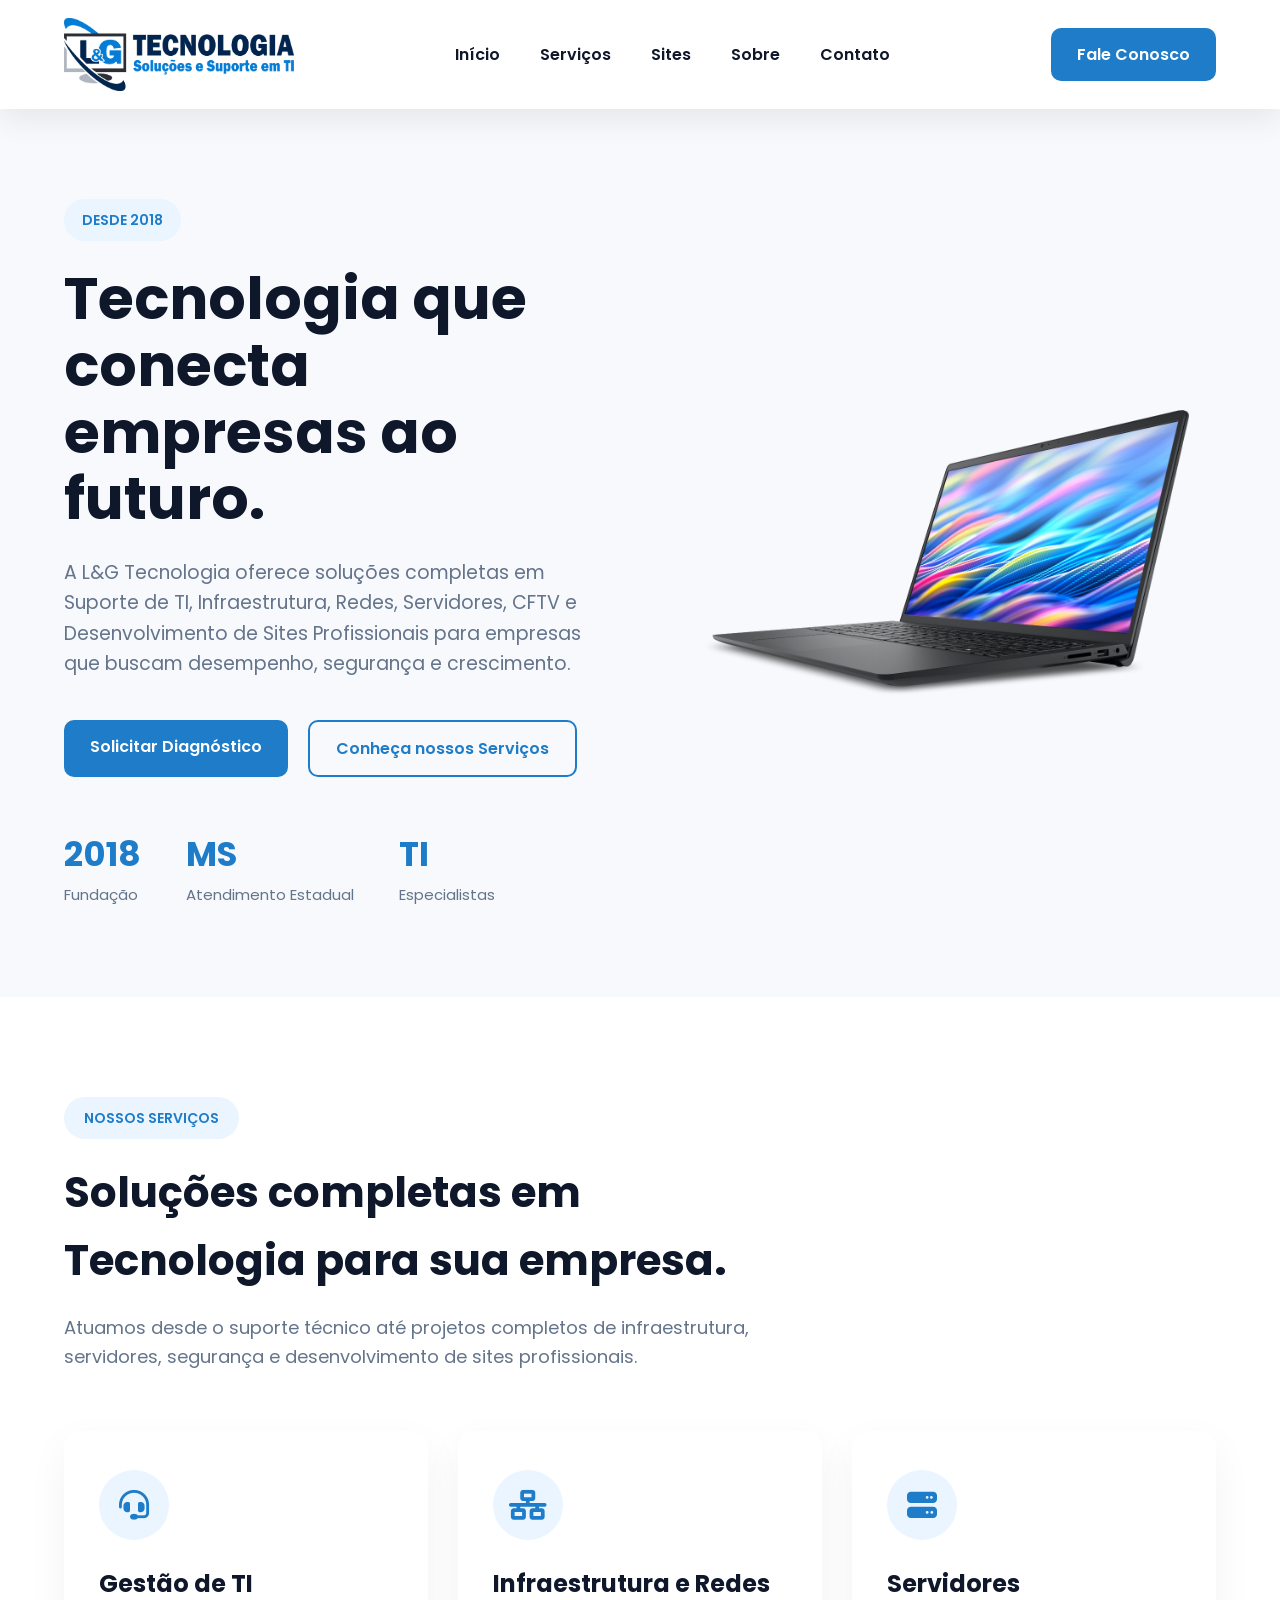
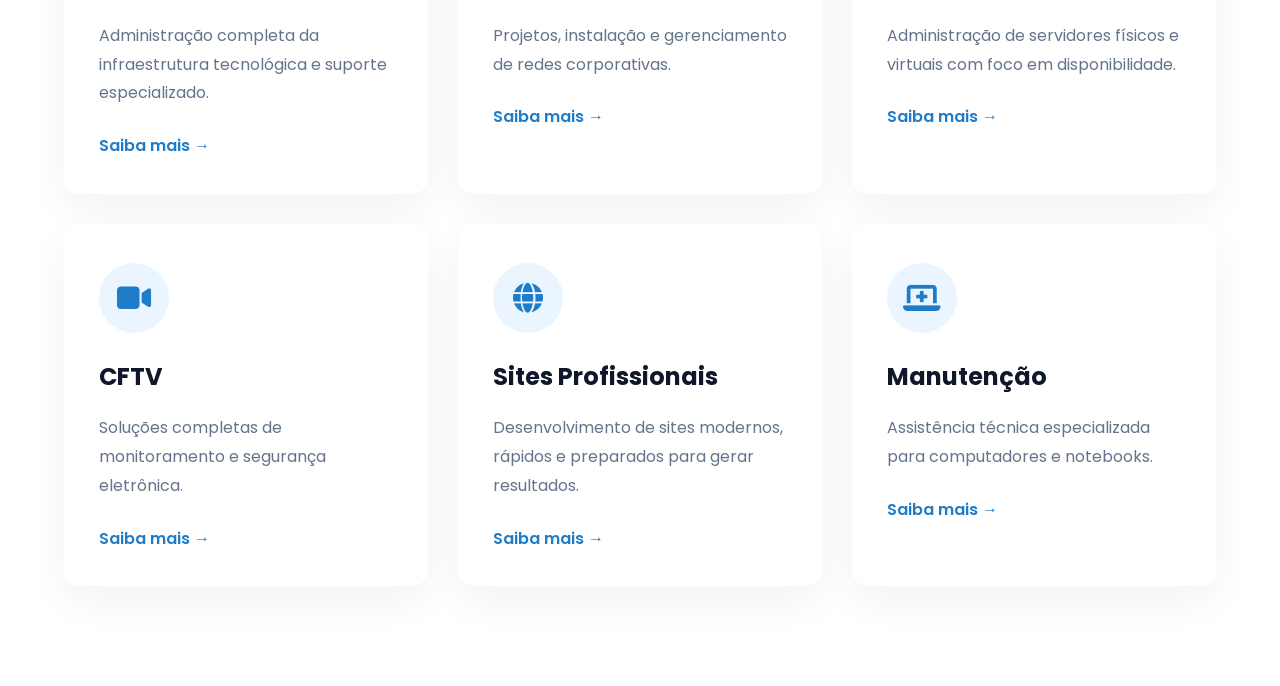
==== site-lg/index.html @ 8361d7f4 "feat: estrutura inicial do site institucional da L&G" ====
<!DOCTYPE html>
<html lang="pt-BR">

<head>

    <meta charset="UTF-8">
    <meta name="viewport" content="width=device-width, initial-scale=1.0">

    <title>L&G Tecnologia | Soluções e Suporte em TI</title>

    <meta name="description"
        content="Suporte em TI, Infraestrutura, Redes, Servidores, CFTV e Desenvolvimento de Sites Profissionais em Campo Grande-MS e todo Mato Grosso do Sul.">

    <meta name="keywords"
        content="TI, suporte técnico, servidores, redes, CFTV, sites, Campo Grande, Mato Grosso do Sul">

    <meta name="author" content="L&G Tecnologia">

    <!-- Google Fonts -->
    <link rel="preconnect" href="https://fonts.googleapis.com">
    <link rel="preconnect" href="https://fonts.gstatic.com" crossorigin>

    <link
        href="https://fonts.googleapis.com/css2?family=Poppins:wght@300;400;500;600;700;800&display=swap"
        rel="stylesheet">

    <!-- Font Awesome -->
    <link rel="stylesheet"
        href="https://cdnjs.cloudflare.com/ajax/libs/font-awesome/6.7.2/css/all.min.css">

    <!-- CSS -->
    <link rel="stylesheet" href="css/variables.css">
    <link rel="stylesheet" href="css/style.css">
    <link rel="stylesheet" href="css/responsive.css">
    <link rel="stylesheet" href="css/animations.css">

</head>

<body>

    <!-- ================= HEADER ================= -->

    <header>

        <div class="container">

            <a href="#" class="logo">

                <img src="images/logo/logo-lg.png" alt="L&G Tecnologia">

            </a>

            <nav>

                <ul>

                    <li><a href="#">Início</a></li>

                    <li><a href="#">Serviços</a></li>

                    <li><a href="#">Sites</a></li>

                    <li><a href="#">Sobre</a></li>

                    <li><a href="#">Contato</a></li>

                </ul>

            </nav>

            <a href="#" class="btn">

                Fale Conosco

            </a>

        </div>

    </header>

    <!-- ================= HERO ================= -->

    <section class="hero">

        <div class="container hero-container">

            <div class="hero-content">

                <span class="hero-badge">

                    DESDE 2018

                </span>

                <h1>

                    Tecnologia que conecta empresas ao futuro.

                </h1>

                <p>

                    A L&G Tecnologia oferece soluções completas em
                    Suporte de TI, Infraestrutura, Redes, Servidores,
                    CFTV e Desenvolvimento de Sites Profissionais para
                    empresas que buscam desempenho, segurança e crescimento.

                </p>

                <div class="hero-buttons">

                    <a href="#" class="btn">

                        Solicitar Diagnóstico

                    </a>

                    <a href="#" class="btn-outline">

                        Conheça nossos Serviços

                    </a>

                </div>

                <div class="hero-numbers">

                    <div class="number-item">
                
                        <h3>2018</h3>
                
                        <span>Fundação</span>
                
                    </div>
                
                    <div class="number-item">
                
                        <h3>MS</h3>
                
                        <span>Atendimento Estadual</span>
                
                    </div>
                
                    <div class="number-item">
                
                        <h3>TI</h3>
                
                        <span>Especialistas</span>
                
                    </div>
                
                </div>
                


            </div>

            <div class="hero-image">

                <img src="images/banners/banner-home.png"
                    alt="Tecnologia">

            </div>

        </div>

    </section>

    <!-- JS -->
    <script src="js/script.js"></script>

  <!-- ==========================================
     SERVIÇOS
========================================== -->

<section class="services">

    <div class="container">

        <span class="section-badge">
            NOSSOS SERVIÇOS
        </span>

        <h2>
            Soluções completas em Tecnologia para sua empresa.
        </h2>

        <p class="section-description">

            Atuamos desde o suporte técnico até projetos completos de infraestrutura, servidores, segurança e desenvolvimento de sites profissionais.

        </p>

        <div class="services-grid">

            <div class="service-card">

                <div class="service-icon">
                    <i class="fas fa-headset"></i>
                </div>

                <h3>Gestão de TI</h3>

                <p>

                    Administração completa da infraestrutura tecnológica e suporte especializado.

                </p>

                <a href="#" class="service-link">
                    Saiba mais →
                </a>

            </div>

            <div class="service-card">

                <div class="service-icon">
                    <i class="fas fa-network-wired"></i>
                </div>

                <h3>Infraestrutura e Redes</h3>

                <p>

                    Projetos, instalação e gerenciamento de redes corporativas.

                </p>

                <a href="#" class="service-link">
                    Saiba mais →
                </a>

            </div>

            <div class="service-card">

                <div class="service-icon">
                    <i class="fas fa-server"></i>
                </div>

                <h3>Servidores</h3>

                <p>

                    Administração de servidores físicos e virtuais com foco em disponibilidade.

                </p>

                <a href="#" class="service-link">
                    Saiba mais →
                </a>

            </div>

            <div class="service-card">

                <div class="service-icon">
                    <i class="fas fa-video"></i>
                </div>

                <h3>CFTV</h3>

                <p>

                    Soluções completas de monitoramento e segurança eletrônica.

                </p>

                <a href="#" class="service-link">
                    Saiba mais →
                </a>

            </div>

            <div class="service-card">

                <div class="service-icon">
                    <i class="fas fa-globe"></i>
                </div>

                <h3>Sites Profissionais</h3>

                <p>

                    Desenvolvimento de sites modernos, rápidos e preparados para gerar resultados.

                </p>

                <a href="#" class="service-link">
                    Saiba mais →
                </a>

            </div>

            <div class="service-card">

                <div class="service-icon">
                    <i class="fas fa-laptop-medical"></i>
                </div>

                <h3>Manutenção</h3>

                <p>

                    Assistência técnica especializada para computadores e notebooks.

                </p>

                <a href="#" class="service-link">
                    Saiba mais →
                </a>

            </div>

        </div>

    </div>

</section>
    
</body>

</html>
---- site-lg/css/variables.css ----
/* ==========================================
   L&G TECNOLOGIA
   VARIABLES.CSS
========================================== */

:root {

    /* ===== Cores ===== */

    --primary: #1E7CC8;
    --primary-dark: #0C2F61;

    --secondary: #0F172A;

    --white: #FFFFFF;

    --light: #F7F9FC;

    --gray-100: #F1F5F9;
    --gray-200: #E2E8F0;
    --gray-300: #CBD5E1;
    --gray-500: #64748B;
    --gray-700: #334155;
    --gray-900: #0F172A;

    --text: #334155;

    /* ===== Tipografia ===== */

    --font: 'Poppins', sans-serif;

    /* ===== Tamanhos ===== */

    --h1: 56px;
    --h2: 42px;
    --h3: 30px;

    --text-lg: 20px;
    --text-md: 18px;
    --text-sm: 16px;

    /* ===== Espaçamentos ===== */

    --section-padding: 100px;

    --radius: 10px;

    --transition: .3s ease;

    /* ===== Sombras ===== */

    --shadow:

        0 10px 30px rgba(0, 0, 0, .08);

}
---- site-lg/css/style.css ----
/* ==========================================================
   L&G TECNOLOGIA
   STYLE.CSS
   Versão 1.0
========================================================== */

/* ==========================================================
   1 - RESET
========================================================== */

*{
    margin:0;
    padding:0;
    box-sizing:border-box;
}

html{
    scroll-behavior:smooth;
}

body{
    font-family:var(--font);
    background:var(--light);
    color:var(--text);
    overflow-x:hidden;
    line-height:1.6;
}

img{
    max-width:100%;
    display:block;
}

a{
    text-decoration:none;
}

ul{
    list-style:none;
}

/* ==========================================================
   2 - CONTAINER
========================================================== */

.container{

    width:90%;

    max-width:1200px;

    margin:auto;

}

/* ==========================================================
   3 - HEADER
========================================================== */

header{

    width:100%;

    background:var(--white);

    position:sticky;

    top:0;

    z-index:999;

    box-shadow:var(--shadow);

}

header .container{

    display:flex;

    justify-content:space-between;

    align-items:center;

    padding:18px 0;

}

.logo img{

    width:230px;

}

nav ul{

    display:flex;

    gap:40px;

}

nav a{

    color:var(--secondary);

    font-weight:600;

    transition:var(--transition);

}

nav a:hover{

    color:var(--primary);

}

/* ==========================================================
   BOTÕES
========================================================== */

.btn{

    background:var(--primary);

    color:white;

    padding:14px 26px;

    border-radius:10px;

    font-weight:600;

    transition:.3s;

}

.btn:hover{

    background:var(--primary-dark);

}

.btn-outline{

    border:2px solid var(--primary);

    color:var(--primary);

    padding:14px 26px;

    border-radius:10px;

    font-weight:600;

    transition:.3s;

}

.btn-outline:hover{

    background:var(--primary);

    color:white;

}

/* ==========================================================
   HERO
========================================================== */

.hero{

    padding:90px 0;

}

.hero-container{

    display:grid;

    grid-template-columns:1fr 1fr;

    gap:70px;

    align-items:center;

}

.hero-content{

    animation:fadeLeft 1s ease;

}

.hero-badge{

    display:inline-block;

    background:#EAF5FF;

    color:var(--primary);

    padding:10px 18px;

    border-radius:30px;

    font-size:14px;

    font-weight:600;

    margin-bottom:25px;

}

.hero h1{

    font-size:58px;

    color:var(--secondary);

    line-height:1.15;

    margin-bottom:25px;

}

.hero p{

    font-size:19px;

    color:var(--gray-500);

    margin-bottom:40px;

}

.hero-buttons{

    display:flex;

    gap:20px;

    margin-bottom:50px;

}

.hero-image{

    display:flex;

    justify-content:center;

}

.hero-image img{

    width:90%;

    max-width:620px;

    animation:float 5s ease-in-out infinite;

}

/* ==========================================================
   INDICADORES
========================================================== */

.hero-numbers{

    display:flex;

    gap:45px;

}

.number-item h3{

    font-size:34px;

    color:var(--primary);

}

.number-item span{

    font-size:15px;

    color:var(--gray-500);

}

/* ==========================================================
   ANIMAÇÕES
========================================================== */

@keyframes fadeLeft{

    from{

        opacity:0;

        transform:translateX(-40px);

    }

    to{

        opacity:1;

        transform:translateX(0);

    }

}

@keyframes float{

    0%{

        transform:translateY(0);

    }

    50%{

        transform:translateY(-12px);

    }

    100%{

        transform:translateY(0);

    }

}

/* ==========================================================
   SERVIÇOS
========================================================== */

.services{

    padding:100px 0;

    background:#ffffff;

}

.section-badge{

    display:inline-block;

    background:#EAF5FF;

    color:var(--primary);

    padding:10px 20px;

    border-radius:30px;

    font-size:14px;

    font-weight:600;

    margin-bottom:20px;

}

.services h2{

    font-size:42px;

    color:var(--secondary);

    margin-bottom:20px;

    max-width:700px;

}

.section-description{

    max-width:750px;

    font-size:18px;

    color:var(--gray-500);

    margin-bottom:60px;

}

.services-grid{

    display:grid;

    grid-template-columns:repeat(3,1fr);

    gap:30px;

}

.service-card{

    background:white;

    padding:35px;

    border-radius:16px;

    box-shadow:0 15px 40px rgba(0,0,0,.05);

    transition:.35s;

    border-top:4px solid transparent;

}

.service-card:hover{

    transform:translateY(-10px);

    border-top:4px solid var(--primary);

    box-shadow:0 20px 45px rgba(0,0,0,.10);

}

.service-icon{

    width:70px;

    height:70px;

    border-radius:50%;

    background:#EAF5FF;

    display:flex;

    justify-content:center;

    align-items:center;

    margin-bottom:25px;

}

.service-icon i{

    font-size:30px;

    color:var(--primary);

}

.service-card h3{

    font-size:24px;

    color:var(--secondary);

    margin-bottom:18px;

}

.service-card p{

    color:var(--gray-500);

    line-height:1.8;

    margin-bottom:25px;

}

.service-link{

    color:var(--primary);

    font-weight:600;

}

.service-card:hover .service-icon{

    background:var(--primary);

}

.service-card:hover .service-icon i{

    color:white;

}
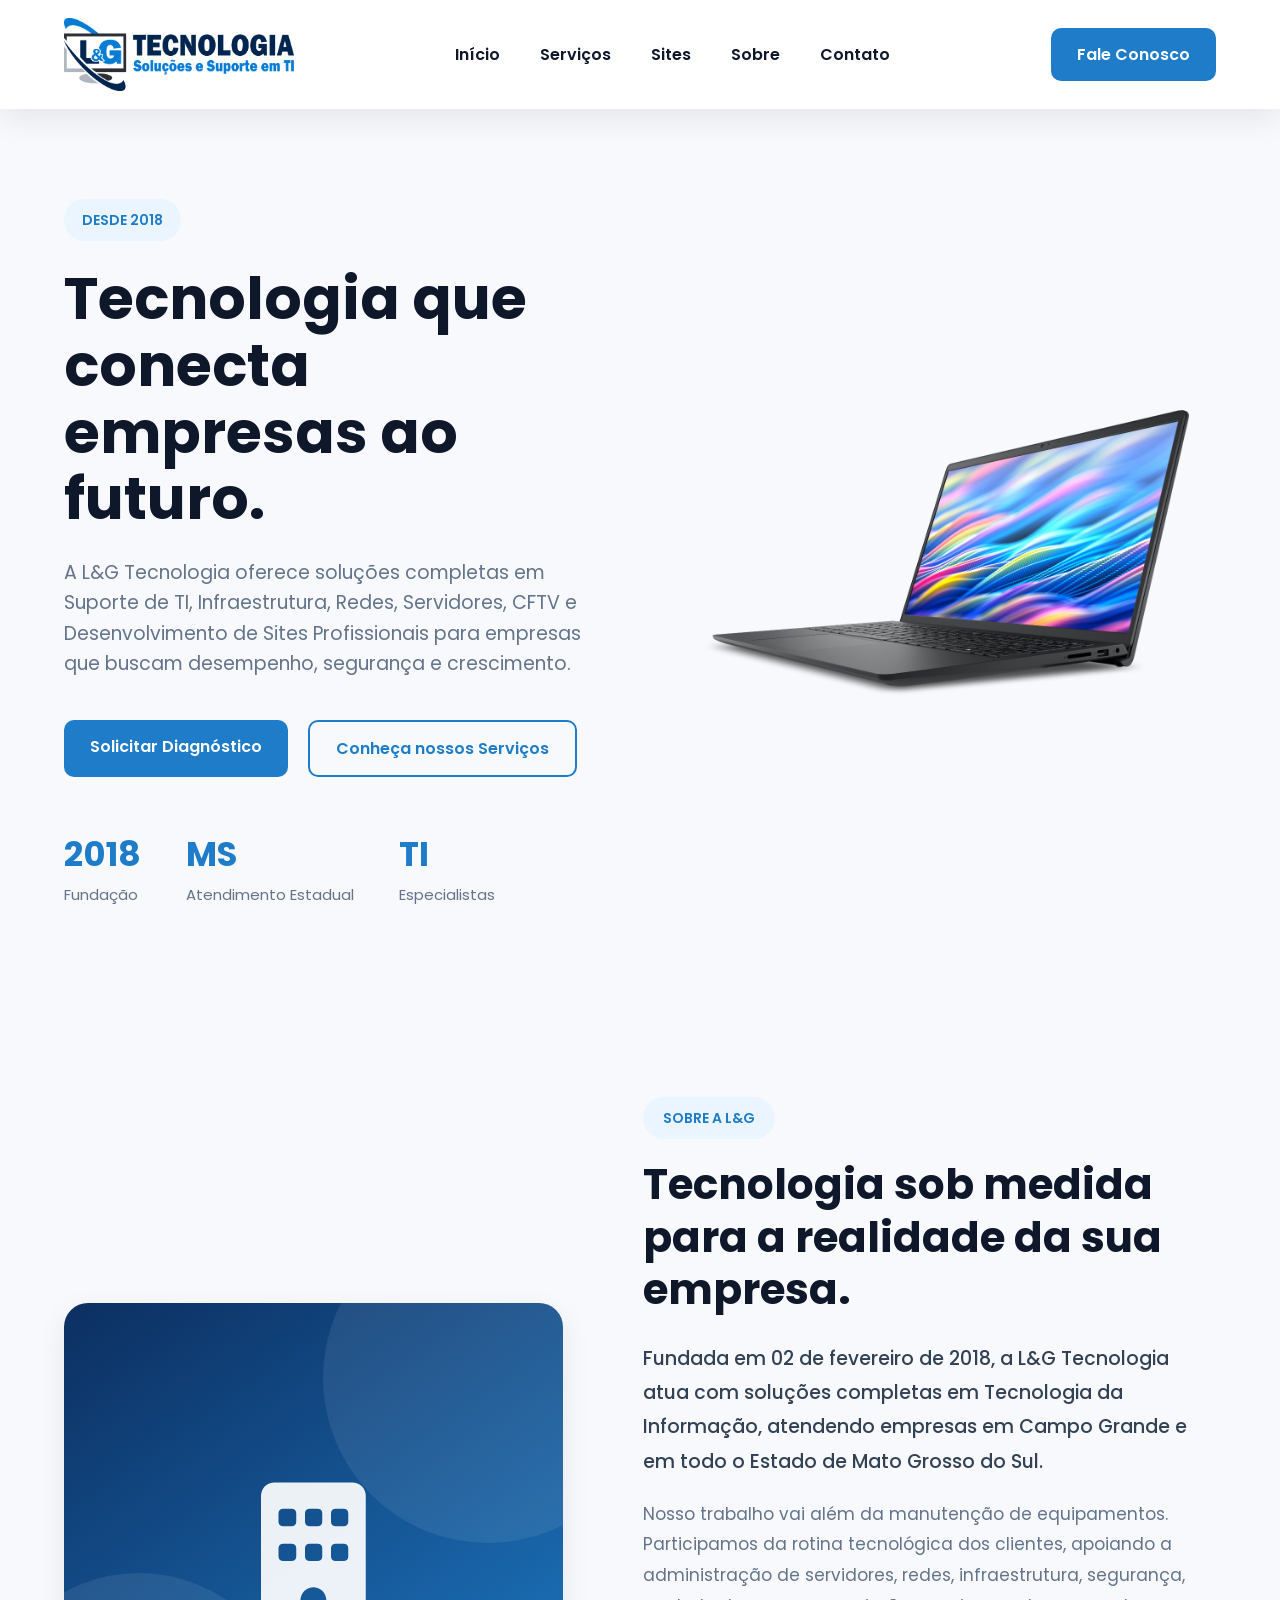
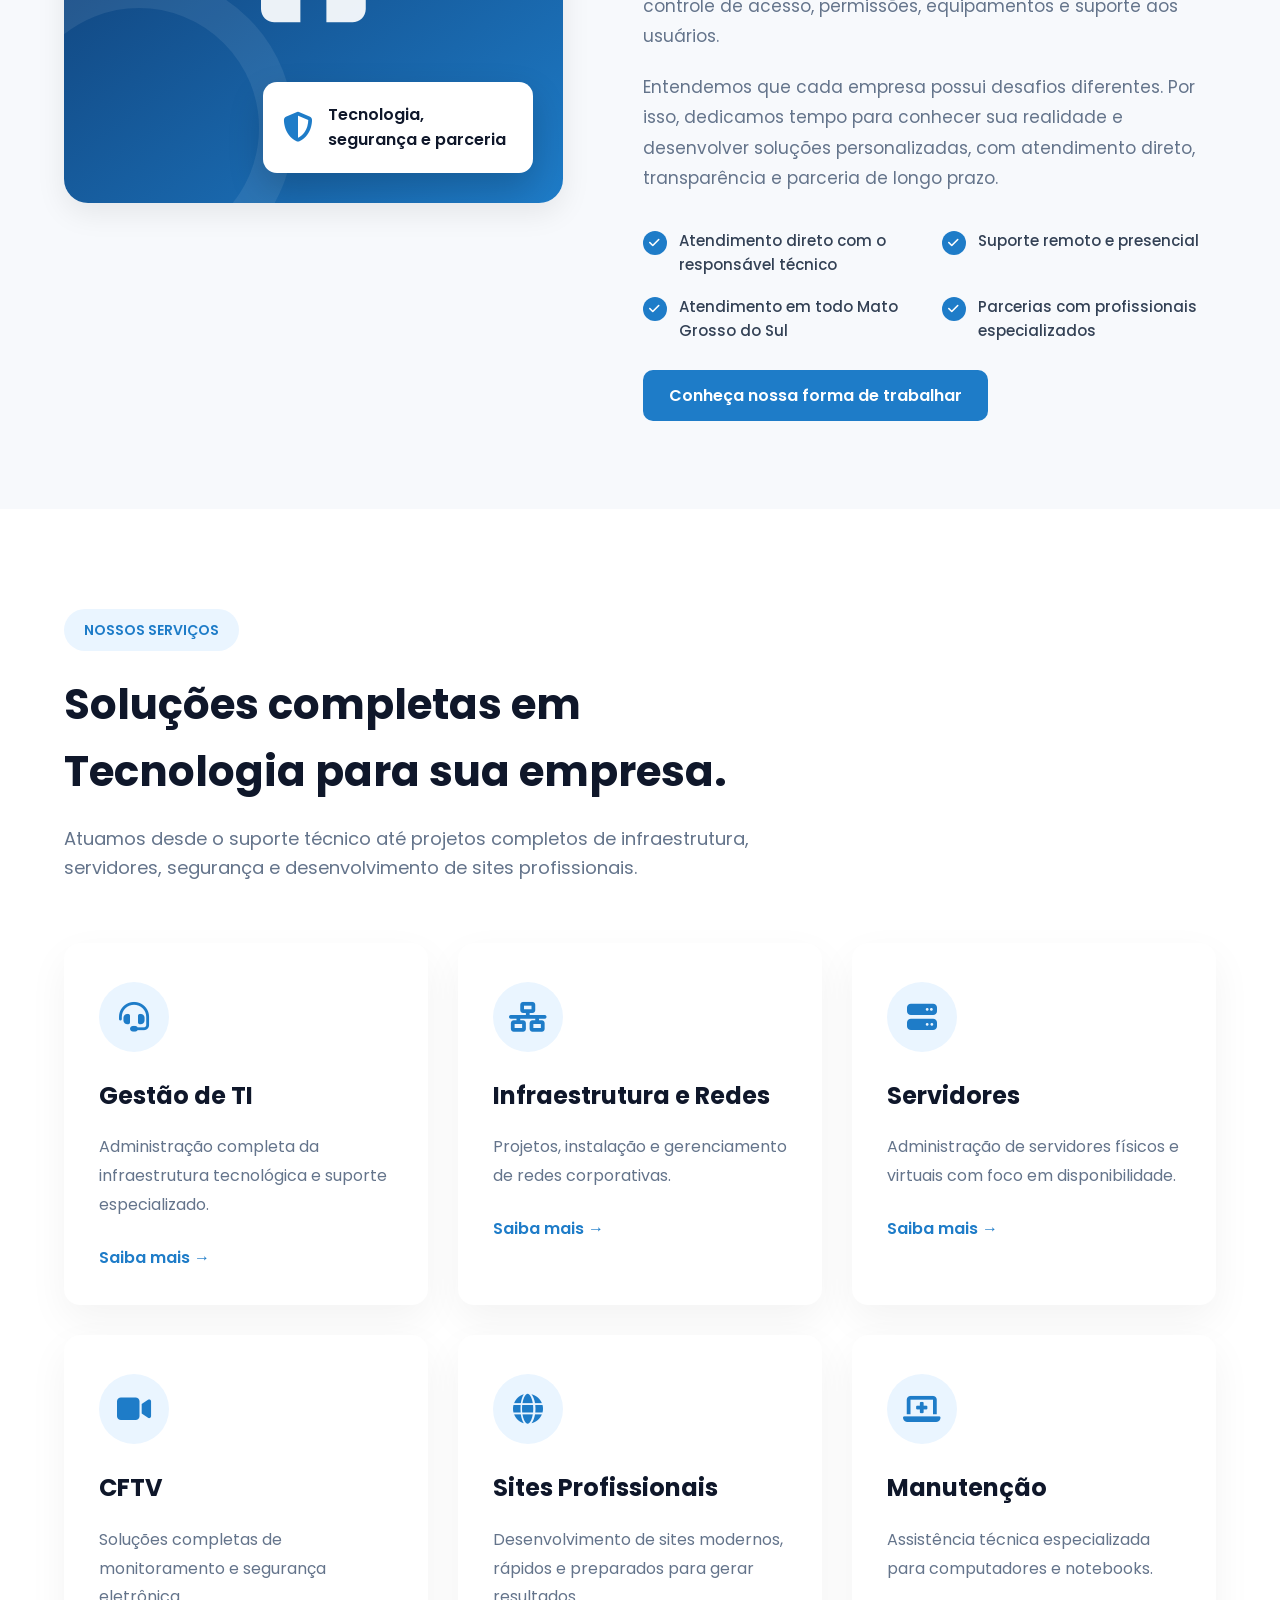
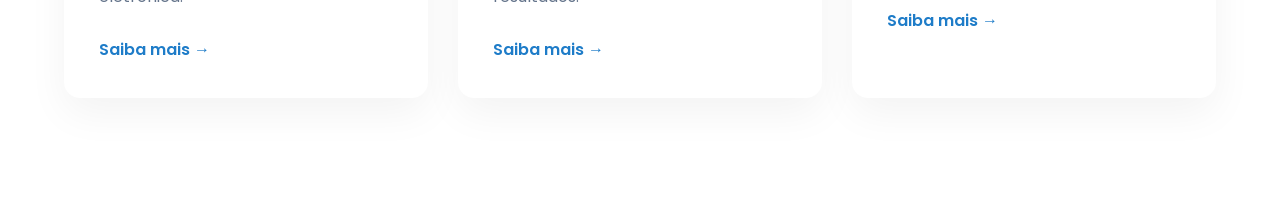
==== commit e04d2d18: "feat: adiciona seção sobre a L&G Tecnologia" ====
--- a/site-lg/index.html
+++ b/site-lg/index.html
@@ -60,7 +60,7 @@
 
                     <li><a href="#">Sites</a></li>
 
-                    <li><a href="#">Sobre</a></li>
+                    <li><a href="#sobre">Sobre</a></li>
 
                     <li><a href="#">Contato</a></li>
 
@@ -166,6 +166,120 @@
 
     </section>
 
+<!-- ==========================================
+     SOBRE A L&G
+========================================== -->
+
+<section class="about" id="sobre">
+
+    <div class="container about-container">
+
+        <div class="about-image">
+
+            <div class="about-image-card">
+
+                <i class="fa-solid fa-shield-halved"></i>
+
+                <span>
+                    Tecnologia, segurança e parceria
+                </span>
+
+            </div>
+
+            <div class="about-symbol">
+
+                <i class="fa-solid fa-building"></i>
+
+            </div>
+
+        </div>
+
+        <div class="about-content">
+
+            <span class="section-badge">
+                SOBRE A L&G
+            </span>
+
+            <h2>
+                Tecnologia sob medida para a realidade da sua empresa.
+            </h2>
+
+            <p class="about-intro">
+                Fundada em 02 de fevereiro de 2018, a L&G Tecnologia atua
+                com soluções completas em Tecnologia da Informação,
+                atendendo empresas em Campo Grande e em todo o Estado de
+                Mato Grosso do Sul.
+            </p>
+
+            <p>
+                Nosso trabalho vai além da manutenção de equipamentos.
+                Participamos da rotina tecnológica dos clientes, apoiando
+                a administração de servidores, redes, infraestrutura,
+                segurança, controle de acesso, permissões, equipamentos
+                e suporte aos usuários.
+            </p>
+
+            <p>
+                Entendemos que cada empresa possui desafios diferentes.
+                Por isso, dedicamos tempo para conhecer sua realidade e
+                desenvolver soluções personalizadas, com atendimento
+                direto, transparência e parceria de longo prazo.
+            </p>
+
+            <div class="about-features">
+
+                <div class="about-feature">
+
+                    <i class="fa-solid fa-check"></i>
+
+                    <span>
+                        Atendimento direto com o responsável técnico
+                    </span>
+
+                </div>
+
+                <div class="about-feature">
+
+                    <i class="fa-solid fa-check"></i>
+
+                    <span>
+                        Suporte remoto e presencial
+                    </span>
+
+                </div>
+
+                <div class="about-feature">
+
+                    <i class="fa-solid fa-check"></i>
+
+                    <span>
+                        Atendimento em todo Mato Grosso do Sul
+                    </span>
+
+                </div>
+
+                <div class="about-feature">
+
+                    <i class="fa-solid fa-check"></i>
+
+                    <span>
+                        Parcerias com profissionais especializados
+                    </span>
+
+                </div>
+
+            </div>
+
+            <a href="#contato" class="btn">
+                Conheça nossa forma de trabalhar
+            </a>
+
+        </div>
+
+    </div>
+
+</section>
+
     <!-- JS -->
     <script src="js/script.js"></script>
 
--- a/site-lg/css/style.css
+++ b/site-lg/css/style.css
@@ -495,4 +495,141 @@
 
     color:white;
 
+}
+
+/* ==========================================================
+   SOBRE A L&G
+========================================================== */
+
+.about{
+    padding:100px 0;
+    background:var(--light);
+}
+
+.about-container{
+    display:grid;
+    grid-template-columns:1fr 1.15fr;
+    align-items:center;
+    gap:80px;
+}
+
+.about-image{
+    min-height:500px;
+    position:relative;
+    display:flex;
+    align-items:center;
+    justify-content:center;
+    overflow:hidden;
+    background:linear-gradient(
+        145deg,
+        var(--primary-dark),
+        var(--primary)
+    );
+    border-radius:24px;
+    box-shadow:var(--shadow);
+}
+
+.about-image::before{
+    content:"";
+    width:330px;
+    height:330px;
+    position:absolute;
+    top:-90px;
+    right:-90px;
+    background:rgba(255,255,255,.08);
+    border-radius:50%;
+}
+
+.about-image::after{
+    content:"";
+    width:240px;
+    height:240px;
+    position:absolute;
+    bottom:-80px;
+    left:-80px;
+    border:35px solid rgba(255,255,255,.08);
+    border-radius:50%;
+}
+
+.about-symbol{
+    position:relative;
+    z-index:2;
+}
+
+.about-symbol i{
+    color:rgba(255,255,255,.92);
+    font-size:140px;
+}
+
+.about-image-card{
+    max-width:270px;
+    position:absolute;
+    right:30px;
+    bottom:30px;
+    z-index:3;
+    display:flex;
+    align-items:center;
+    gap:15px;
+    padding:20px;
+    color:var(--secondary);
+    background:var(--white);
+    border-radius:14px;
+    box-shadow:0 15px 35px rgba(0,0,0,.18);
+    font-weight:600;
+}
+
+.about-image-card i{
+    color:var(--primary);
+    font-size:30px;
+}
+
+.about-content h2{
+    max-width:680px;
+    margin-bottom:25px;
+    color:var(--secondary);
+    font-size:42px;
+    line-height:1.25;
+}
+
+.about-content p{
+    margin-bottom:20px;
+    color:var(--gray-500);
+    font-size:17px;
+    line-height:1.8;
+}
+
+.about-content .about-intro{
+    color:var(--gray-700);
+    font-size:19px;
+    font-weight:500;
+}
+
+.about-features{
+    display:grid;
+    grid-template-columns:1fr 1fr;
+    gap:18px 25px;
+    margin:35px 0 40px;
+}
+
+.about-feature{
+    display:flex;
+    align-items:flex-start;
+    gap:12px;
+    color:var(--gray-700);
+    font-size:15px;
+    font-weight:500;
+}
+
+.about-feature i{
+    width:24px;
+    height:24px;
+    flex-shrink:0;
+    display:flex;
+    align-items:center;
+    justify-content:center;
+    margin-top:2px;
+    color:var(--white);
+    background:var(--primary);
+    border-radius:50%;
+    font-size:12px;
 }
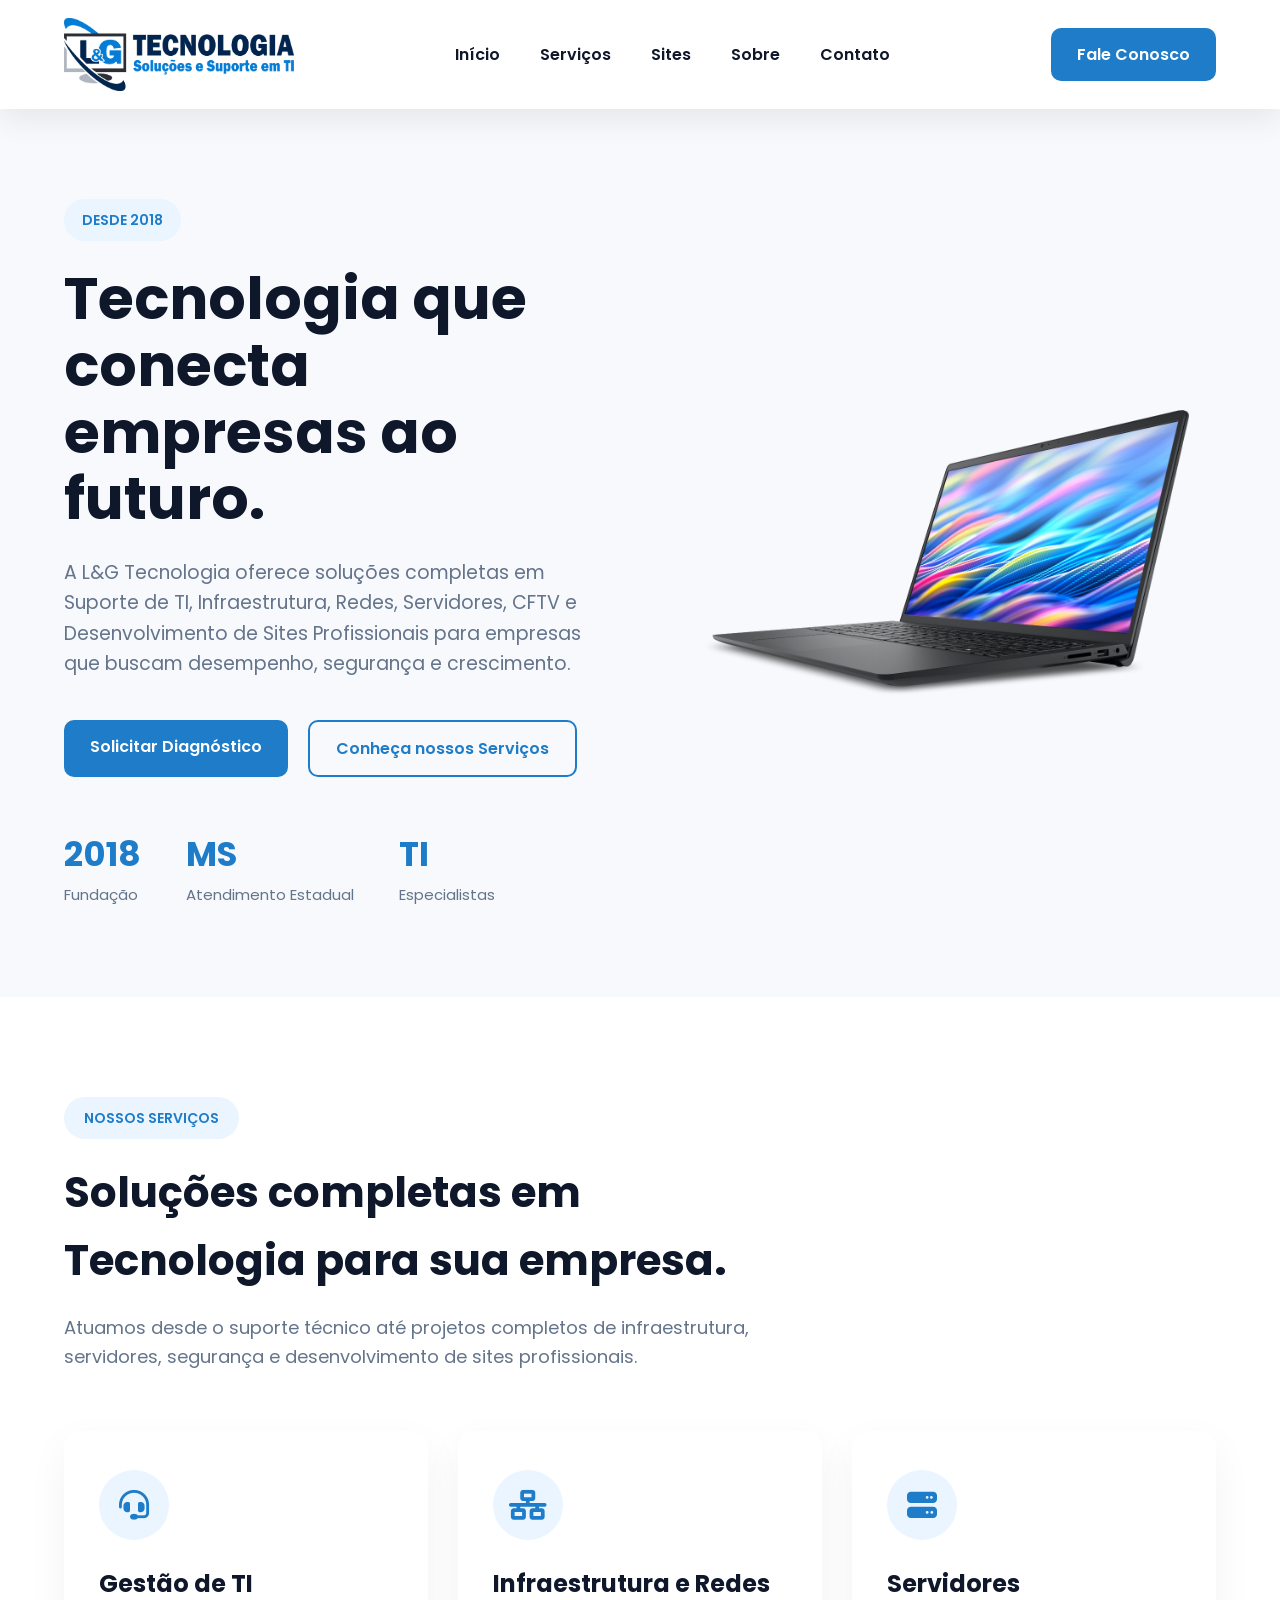
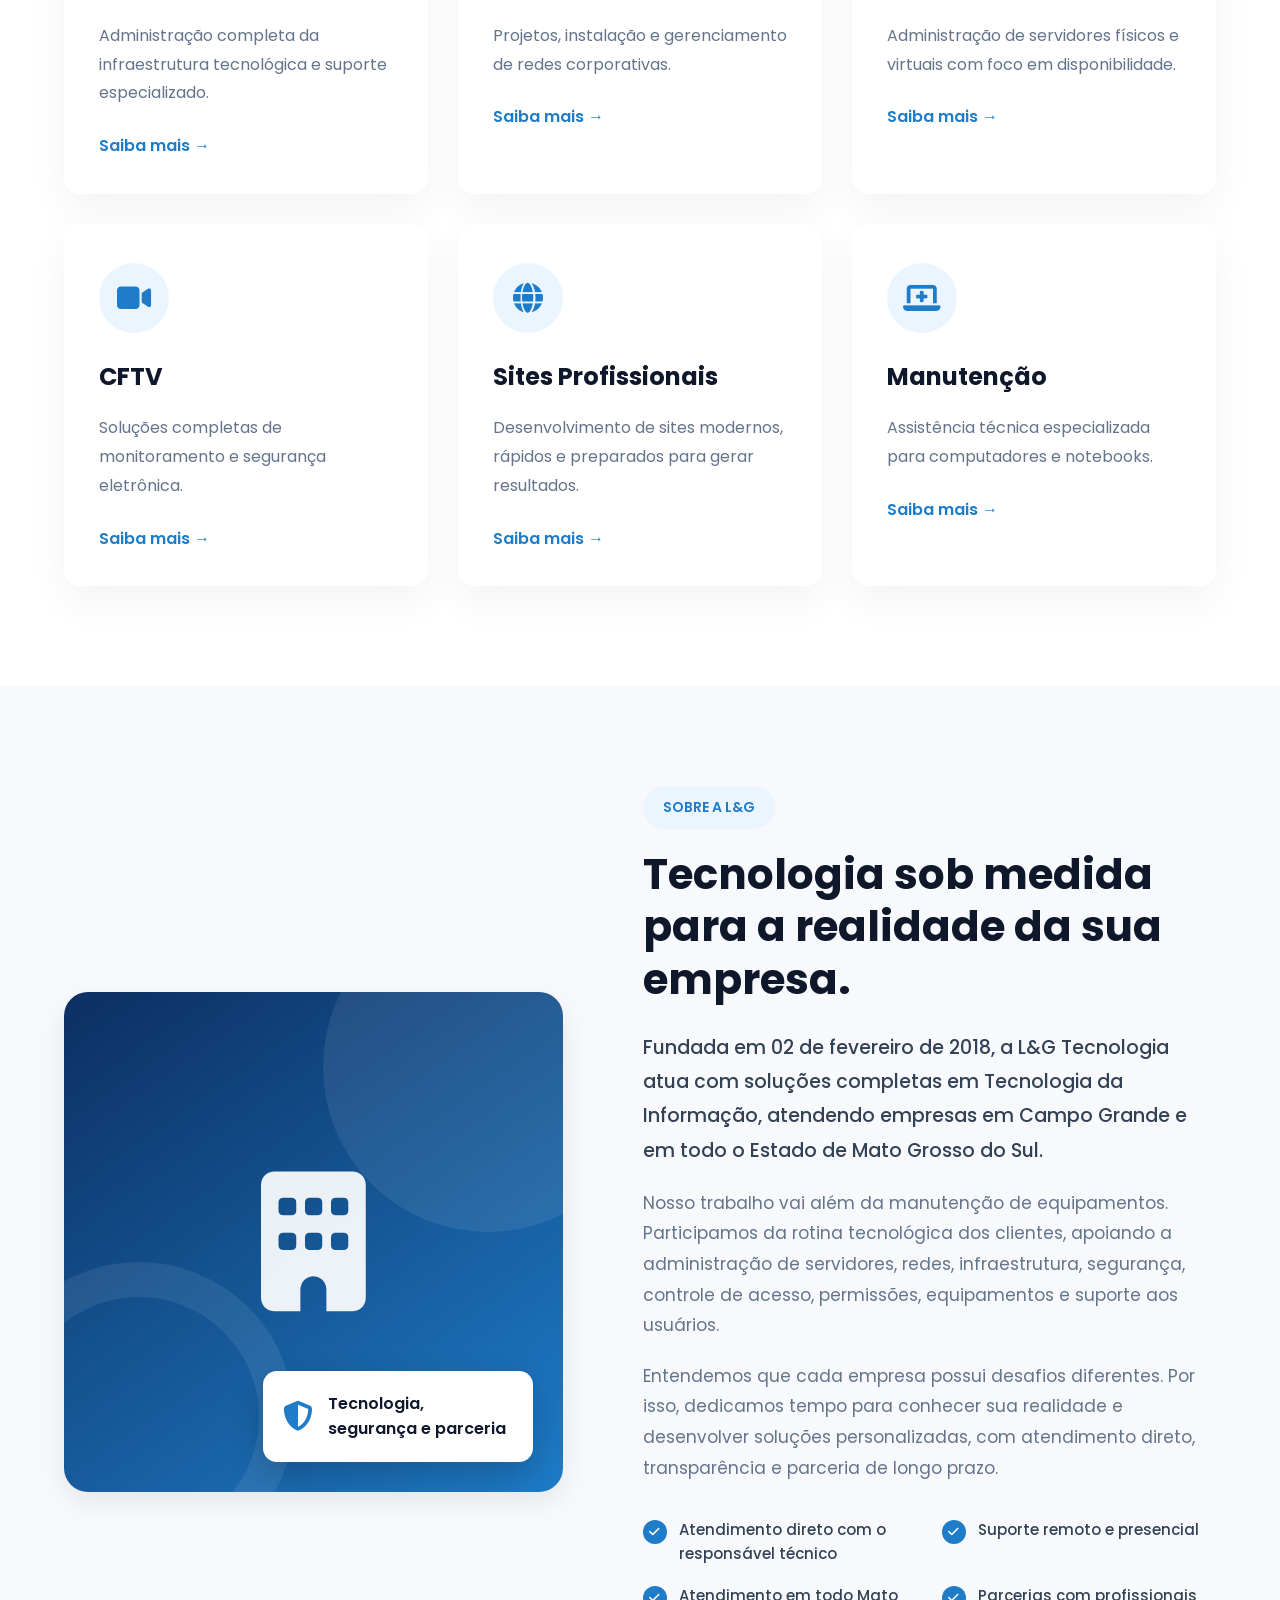
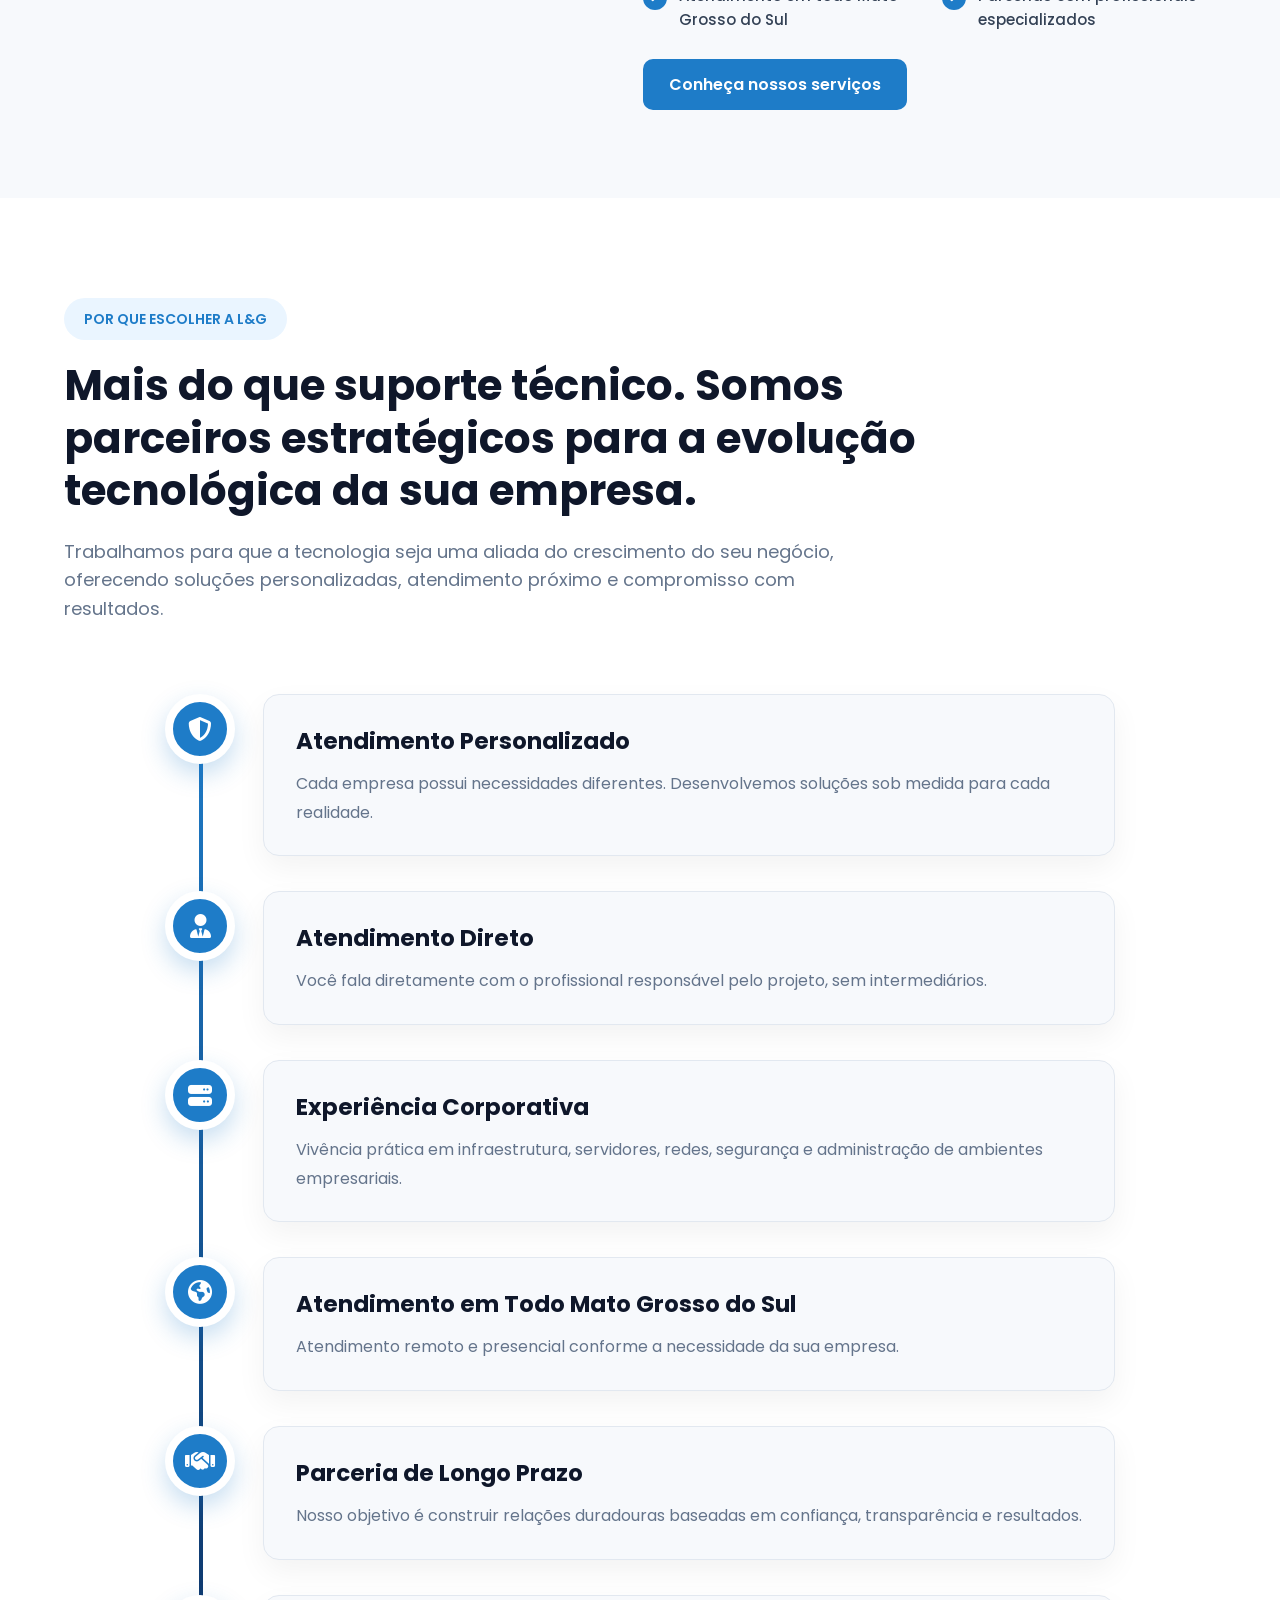
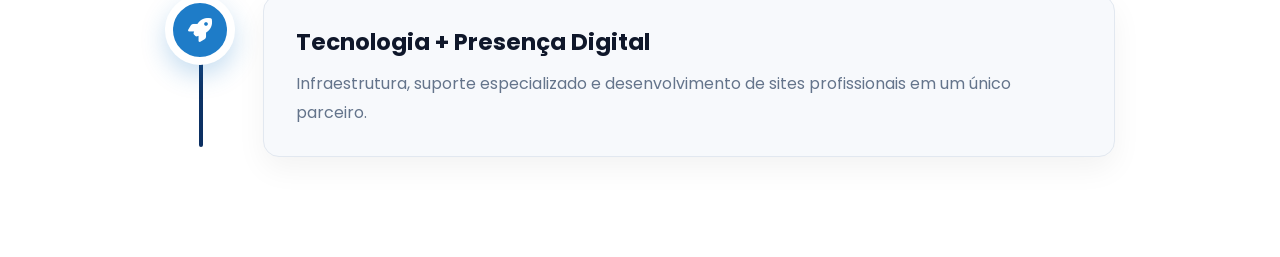
==== commit 62652192: "feat: adiciona seção de diferenciais da L&G" ====
--- a/site-lg/index.html
+++ b/site-lg/index.html
@@ -2,14 +2,13 @@
 <html lang="pt-BR">
 
 <head>
-
     <meta charset="UTF-8">
     <meta name="viewport" content="width=device-width, initial-scale=1.0">
 
     <title>L&G Tecnologia | Soluções e Suporte em TI</title>
 
     <meta name="description"
-        content="Suporte em TI, Infraestrutura, Redes, Servidores, CFTV e Desenvolvimento de Sites Profissionais em Campo Grande-MS e todo Mato Grosso do Sul.">
+        content="Suporte em TI, infraestrutura, redes, servidores, CFTV e desenvolvimento de sites profissionais em Campo Grande-MS e todo Mato Grosso do Sul.">
 
     <meta name="keywords"
         content="TI, suporte técnico, servidores, redes, CFTV, sites, Campo Grande, Mato Grosso do Sul">
@@ -20,105 +19,87 @@
     <link rel="preconnect" href="https://fonts.googleapis.com">
     <link rel="preconnect" href="https://fonts.gstatic.com" crossorigin>
 
-    <link
-        href="https://fonts.googleapis.com/css2?family=Poppins:wght@300;400;500;600;700;800&display=swap"
+    <link href="https://fonts.googleapis.com/css2?family=Poppins:wght@300;400;500;600;700;800&display=swap"
         rel="stylesheet">
 
     <!-- Font Awesome -->
-    <link rel="stylesheet"
-        href="https://cdnjs.cloudflare.com/ajax/libs/font-awesome/6.7.2/css/all.min.css">
+    <link rel="stylesheet" href="https://cdnjs.cloudflare.com/ajax/libs/font-awesome/6.7.2/css/all.min.css">
 
     <!-- CSS -->
     <link rel="stylesheet" href="css/variables.css">
     <link rel="stylesheet" href="css/style.css">
     <link rel="stylesheet" href="css/responsive.css">
     <link rel="stylesheet" href="css/animations.css">
-
 </head>
 
 <body>
 
-    <!-- ================= HEADER ================= -->
+    <!-- ==========================================
+         HEADER
+    =========================================== -->
 
     <header>
 
         <div class="container">
 
-            <a href="#" class="logo">
-
+            <a href="#inicio" class="logo">
                 <img src="images/logo/logo-lg.png" alt="L&G Tecnologia">
-
             </a>
 
             <nav>
 
                 <ul>
-
-                    <li><a href="#">Início</a></li>
-
-                    <li><a href="#">Serviços</a></li>
-
+                    <li><a href="#inicio">Início</a></li>
+                    <li><a href="#servicos">Serviços</a></li>
                     <li><a href="#">Sites</a></li>
-
                     <li><a href="#sobre">Sobre</a></li>
-
                     <li><a href="#">Contato</a></li>
-
                 </ul>
 
             </nav>
 
             <a href="#" class="btn">
-
                 Fale Conosco
-
             </a>
 
         </div>
 
     </header>
 
-    <!-- ================= HERO ================= -->
-
-    <section class="hero">
+
+    <!-- ==========================================
+         HERO
+    =========================================== -->
+
+    <section class="hero" id="inicio">
 
         <div class="container hero-container">
 
             <div class="hero-content">
 
                 <span class="hero-badge">
-
                     DESDE 2018
-
                 </span>
 
                 <h1>
-
                     Tecnologia que conecta empresas ao futuro.
-
                 </h1>
 
                 <p>
-
                     A L&G Tecnologia oferece soluções completas em
                     Suporte de TI, Infraestrutura, Redes, Servidores,
                     CFTV e Desenvolvimento de Sites Profissionais para
                     empresas que buscam desempenho, segurança e crescimento.
-
                 </p>
 
                 <div class="hero-buttons">
 
                     <a href="#" class="btn">
-
                         Solicitar Diagnóstico
-
-                    </a>
-
-                    <a href="#" class="btn-outline">
-
+                    </a>
+
+                    <a href="#servicos" class="btn-outline">
                         Conheça nossos Serviços
-
                     </a>
 
                 </div>
@@ -126,39 +107,27 @@
                 <div class="hero-numbers">
 
                     <div class="number-item">
-                
                         <h3>2018</h3>
-                
                         <span>Fundação</span>
-                
-                    </div>
-                
+                    </div>
+
                     <div class="number-item">
-                
                         <h3>MS</h3>
-                
                         <span>Atendimento Estadual</span>
-                
-                    </div>
-                
+                    </div>
+
                     <div class="number-item">
-                
                         <h3>TI</h3>
-                
                         <span>Especialistas</span>
-                
-                    </div>
-                
-                </div>
-                
-
+                    </div>
+
+                </div>
 
             </div>
 
             <div class="hero-image">
 
-                <img src="images/banners/banner-home.png"
-                    alt="Tecnologia">
+                <img src="images/banners/banner-home.png" alt="Soluções tecnológicas da L&G Tecnologia">
 
             </div>
 
@@ -166,273 +135,440 @@
 
     </section>
 
-<!-- ==========================================
-     SOBRE A L&G
+
+    <!-- ==========================================
+         SERVIÇOS
+    =========================================== -->
+
+    <section class="services" id="servicos">
+
+        <div class="container">
+
+            <span class="section-badge">
+                NOSSOS SERVIÇOS
+            </span>
+
+            <h2>
+                Soluções completas em Tecnologia para sua empresa.
+            </h2>
+
+            <p class="section-description">
+                Atuamos desde o suporte técnico até projetos completos
+                de infraestrutura, servidores, segurança e desenvolvimento
+                de sites profissionais.
+            </p>
+
+            <div class="services-grid">
+
+                <div class="service-card">
+
+                    <div class="service-icon">
+                        <i class="fas fa-headset"></i>
+                    </div>
+
+                    <h3>Gestão de TI</h3>
+
+                    <p>
+                        Administração completa da infraestrutura tecnológica
+                        e suporte especializado.
+                    </p>
+
+                    <a href="#" class="service-link">
+                        Saiba mais →
+                    </a>
+
+                </div>
+
+                <div class="service-card">
+
+                    <div class="service-icon">
+                        <i class="fas fa-network-wired"></i>
+                    </div>
+
+                    <h3>Infraestrutura e Redes</h3>
+
+                    <p>
+                        Projetos, instalação e gerenciamento de redes
+                        corporativas.
+                    </p>
+
+                    <a href="#" class="service-link">
+                        Saiba mais →
+                    </a>
+
+                </div>
+
+                <div class="service-card">
+
+                    <div class="service-icon">
+                        <i class="fas fa-server"></i>
+                    </div>
+
+                    <h3>Servidores</h3>
+
+                    <p>
+                        Administração de servidores físicos e virtuais
+                        com foco em disponibilidade.
+                    </p>
+
+                    <a href="#" class="service-link">
+                        Saiba mais →
+                    </a>
+
+                </div>
+
+                <div class="service-card">
+
+                    <div class="service-icon">
+                        <i class="fas fa-video"></i>
+                    </div>
+
+                    <h3>CFTV</h3>
+
+                    <p>
+                        Soluções completas de monitoramento e segurança
+                        eletrônica.
+                    </p>
+
+                    <a href="#" class="service-link">
+                        Saiba mais →
+                    </a>
+
+                </div>
+
+                <div class="service-card">
+
+                    <div class="service-icon">
+                        <i class="fas fa-globe"></i>
+                    </div>
+
+                    <h3>Sites Profissionais</h3>
+
+                    <p>
+                        Desenvolvimento de sites modernos, rápidos e
+                        preparados para gerar resultados.
+                    </p>
+
+                    <a href="#" class="service-link">
+                        Saiba mais →
+                    </a>
+
+                </div>
+
+                <div class="service-card">
+
+                    <div class="service-icon">
+                        <i class="fas fa-laptop-medical"></i>
+                    </div>
+
+                    <h3>Manutenção</h3>
+
+                    <p>
+                        Assistência técnica especializada para computadores
+                        e notebooks.
+                    </p>
+
+                    <a href="#" class="service-link">
+                        Saiba mais →
+                    </a>
+
+                </div>
+
+            </div>
+
+        </div>
+
+    </section>
+
+
+    <!-- ==========================================
+         SOBRE A L&G
+    =========================================== -->
+
+    <section class="about" id="sobre">
+
+        <div class="container about-container">
+
+            <div class="about-image">
+
+                <div class="about-image-card">
+
+                    <i class="fa-solid fa-shield-halved"></i>
+
+                    <span>
+                        Tecnologia, segurança e parceria
+                    </span>
+
+                </div>
+
+                <div class="about-symbol">
+                    <i class="fa-solid fa-building"></i>
+                </div>
+
+            </div>
+
+            <div class="about-content">
+
+                <span class="section-badge">
+                    SOBRE A L&G
+                </span>
+
+                <h2>
+                    Tecnologia sob medida para a realidade da sua empresa.
+                </h2>
+
+                <p class="about-intro">
+                    Fundada em 02 de fevereiro de 2018, a L&G Tecnologia
+                    atua com soluções completas em Tecnologia da Informação,
+                    atendendo empresas em Campo Grande e em todo o Estado de
+                    Mato Grosso do Sul.
+                </p>
+
+                <p>
+                    Nosso trabalho vai além da manutenção de equipamentos.
+                    Participamos da rotina tecnológica dos clientes, apoiando
+                    a administração de servidores, redes, infraestrutura,
+                    segurança, controle de acesso, permissões, equipamentos
+                    e suporte aos usuários.
+                </p>
+
+                <p>
+                    Entendemos que cada empresa possui desafios diferentes.
+                    Por isso, dedicamos tempo para conhecer sua realidade e
+                    desenvolver soluções personalizadas, com atendimento
+                    direto, transparência e parceria de longo prazo.
+                </p>
+
+                <div class="about-features">
+
+                    <div class="about-feature">
+
+                        <i class="fa-solid fa-check"></i>
+
+                        <span>
+                            Atendimento direto com o responsável técnico
+                        </span>
+
+                    </div>
+
+                    <div class="about-feature">
+
+                        <i class="fa-solid fa-check"></i>
+
+                        <span>
+                            Suporte remoto e presencial
+                        </span>
+
+                    </div>
+
+                    <div class="about-feature">
+
+                        <i class="fa-solid fa-check"></i>
+
+                        <span>
+                            Atendimento em todo Mato Grosso do Sul
+                        </span>
+
+                    </div>
+
+                    <div class="about-feature">
+
+                        <i class="fa-solid fa-check"></i>
+
+                        <span>
+                            Parcerias com profissionais especializados
+                        </span>
+
+                    </div>
+
+                </div>
+
+                <a href="#servicos" class="btn">
+                    Conheça nossos serviços
+                </a>
+
+            </div>
+
+        </div>
+
+    </section>
+
+    <!-- ==========================================
+     DIFERENCIAIS
 ========================================== -->
 
-<section class="about" id="sobre">
-
-    <div class="container about-container">
-
-        <div class="about-image">
-
-            <div class="about-image-card">
-
-                <i class="fa-solid fa-shield-halved"></i>
-
-                <span>
-                    Tecnologia, segurança e parceria
-                </span>
+    <section class="advantages" id="diferenciais">
+
+        <div class="container">
+
+            <span class="section-badge">
+
+                POR QUE ESCOLHER A L&G
+
+            </span>
+
+            <h2>
+
+                Mais do que suporte técnico.
+                Somos parceiros estratégicos para a evolução tecnológica da sua empresa.
+
+            </h2>
+
+            <p class="section-description">
+
+                Trabalhamos para que a tecnologia seja uma aliada do crescimento do seu negócio, oferecendo soluções
+                personalizadas, atendimento próximo e compromisso com resultados.
+
+            </p>
+
+            <div class="timeline">
+
+                <div class="timeline-item">
+
+                    <div class="timeline-icon">
+
+                        <i class="fa-solid fa-shield-halved"></i>
+
+                    </div>
+
+                    <div class="timeline-content">
+
+                        <h3>Atendimento Personalizado</h3>
+
+                        <p>
+
+                            Cada empresa possui necessidades diferentes.
+                            Desenvolvemos soluções sob medida para cada realidade.
+
+                        </p>
+
+                    </div>
+
+                </div>
+
+                <div class="timeline-item">
+
+                    <div class="timeline-icon">
+
+                        <i class="fa-solid fa-user-tie"></i>
+
+                    </div>
+
+                    <div class="timeline-content">
+
+                        <h3>Atendimento Direto</h3>
+
+                        <p>
+
+                            Você fala diretamente com o profissional responsável pelo projeto, sem intermediários.
+
+                        </p>
+
+                    </div>
+
+                </div>
+
+                <div class="timeline-item">
+
+                    <div class="timeline-icon">
+
+                        <i class="fa-solid fa-server"></i>
+
+                    </div>
+
+                    <div class="timeline-content">
+
+                        <h3>Experiência Corporativa</h3>
+
+                        <p>
+
+                            Vivência prática em infraestrutura, servidores, redes, segurança e administração de
+                            ambientes empresariais.
+
+                        </p>
+
+                    </div>
+
+                </div>
+
+                <div class="timeline-item">
+
+                    <div class="timeline-icon">
+
+                        <i class="fa-solid fa-earth-americas"></i>
+
+                    </div>
+
+                    <div class="timeline-content">
+
+                        <h3>Atendimento em Todo Mato Grosso do Sul</h3>
+
+                        <p>
+
+                            Atendimento remoto e presencial conforme a necessidade da sua empresa.
+
+                        </p>
+
+                    </div>
+
+                </div>
+
+                <div class="timeline-item">
+
+                    <div class="timeline-icon">
+
+                        <i class="fa-solid fa-handshake"></i>
+
+                    </div>
+
+                    <div class="timeline-content">
+
+                        <h3>Parceria de Longo Prazo</h3>
+
+                        <p>
+
+                            Nosso objetivo é construir relações duradouras baseadas em confiança, transparência e
+                            resultados.
+
+                        </p>
+
+                    </div>
+
+                </div>
+
+                <div class="timeline-item">
+
+                    <div class="timeline-icon">
+
+                        <i class="fa-solid fa-rocket"></i>
+
+                    </div>
+
+                    <div class="timeline-content">
+
+                        <h3>Tecnologia + Presença Digital</h3>
+
+                        <p>
+
+                            Infraestrutura, suporte especializado e desenvolvimento de sites profissionais em um único
+                            parceiro.
+
+                        </p>
+
+                    </div>
+
+                </div>
 
             </div>
 
-            <div class="about-symbol">
-
-                <i class="fa-solid fa-building"></i>
-
-            </div>
-
         </div>
 
-        <div class="about-content">
-
-            <span class="section-badge">
-                SOBRE A L&G
-            </span>
-
-            <h2>
-                Tecnologia sob medida para a realidade da sua empresa.
-            </h2>
-
-            <p class="about-intro">
-                Fundada em 02 de fevereiro de 2018, a L&G Tecnologia atua
-                com soluções completas em Tecnologia da Informação,
-                atendendo empresas em Campo Grande e em todo o Estado de
-                Mato Grosso do Sul.
-            </p>
-
-            <p>
-                Nosso trabalho vai além da manutenção de equipamentos.
-                Participamos da rotina tecnológica dos clientes, apoiando
-                a administração de servidores, redes, infraestrutura,
-                segurança, controle de acesso, permissões, equipamentos
-                e suporte aos usuários.
-            </p>
-
-            <p>
-                Entendemos que cada empresa possui desafios diferentes.
-                Por isso, dedicamos tempo para conhecer sua realidade e
-                desenvolver soluções personalizadas, com atendimento
-                direto, transparência e parceria de longo prazo.
-            </p>
-
-            <div class="about-features">
-
-                <div class="about-feature">
-
-                    <i class="fa-solid fa-check"></i>
-
-                    <span>
-                        Atendimento direto com o responsável técnico
-                    </span>
-
-                </div>
-
-                <div class="about-feature">
-
-                    <i class="fa-solid fa-check"></i>
-
-                    <span>
-                        Suporte remoto e presencial
-                    </span>
-
-                </div>
-
-                <div class="about-feature">
-
-                    <i class="fa-solid fa-check"></i>
-
-                    <span>
-                        Atendimento em todo Mato Grosso do Sul
-                    </span>
-
-                </div>
-
-                <div class="about-feature">
-
-                    <i class="fa-solid fa-check"></i>
-
-                    <span>
-                        Parcerias com profissionais especializados
-                    </span>
-
-                </div>
-
-            </div>
-
-            <a href="#contato" class="btn">
-                Conheça nossa forma de trabalhar
-            </a>
-
-        </div>
-
-    </div>
-
-</section>
-
-    <!-- JS -->
+    </section>
+
+
+    <!-- JavaScript -->
     <script src="js/script.js"></script>
 
-  <!-- ==========================================
-     SERVIÇOS
-========================================== -->
-
-<section class="services">
-
-    <div class="container">
-
-        <span class="section-badge">
-            NOSSOS SERVIÇOS
-        </span>
-
-        <h2>
-            Soluções completas em Tecnologia para sua empresa.
-        </h2>
-
-        <p class="section-description">
-
-            Atuamos desde o suporte técnico até projetos completos de infraestrutura, servidores, segurança e desenvolvimento de sites profissionais.
-
-        </p>
-
-        <div class="services-grid">
-
-            <div class="service-card">
-
-                <div class="service-icon">
-                    <i class="fas fa-headset"></i>
-                </div>
-
-                <h3>Gestão de TI</h3>
-
-                <p>
-
-                    Administração completa da infraestrutura tecnológica e suporte especializado.
-
-                </p>
-
-                <a href="#" class="service-link">
-                    Saiba mais →
-                </a>
-
-            </div>
-
-            <div class="service-card">
-
-                <div class="service-icon">
-                    <i class="fas fa-network-wired"></i>
-                </div>
-
-                <h3>Infraestrutura e Redes</h3>
-
-                <p>
-
-                    Projetos, instalação e gerenciamento de redes corporativas.
-
-                </p>
-
-                <a href="#" class="service-link">
-                    Saiba mais →
-                </a>
-
-            </div>
-
-            <div class="service-card">
-
-                <div class="service-icon">
-                    <i class="fas fa-server"></i>
-                </div>
-
-                <h3>Servidores</h3>
-
-                <p>
-
-                    Administração de servidores físicos e virtuais com foco em disponibilidade.
-
-                </p>
-
-                <a href="#" class="service-link">
-                    Saiba mais →
-                </a>
-
-            </div>
-
-            <div class="service-card">
-
-                <div class="service-icon">
-                    <i class="fas fa-video"></i>
-                </div>
-
-                <h3>CFTV</h3>
-
-                <p>
-
-                    Soluções completas de monitoramento e segurança eletrônica.
-
-                </p>
-
-                <a href="#" class="service-link">
-                    Saiba mais →
-                </a>
-
-            </div>
-
-            <div class="service-card">
-
-                <div class="service-icon">
-                    <i class="fas fa-globe"></i>
-                </div>
-
-                <h3>Sites Profissionais</h3>
-
-                <p>
-
-                    Desenvolvimento de sites modernos, rápidos e preparados para gerar resultados.
-
-                </p>
-
-                <a href="#" class="service-link">
-                    Saiba mais →
-                </a>
-
-            </div>
-
-            <div class="service-card">
-
-                <div class="service-icon">
-                    <i class="fas fa-laptop-medical"></i>
-                </div>
-
-                <h3>Manutenção</h3>
-
-                <p>
-
-                    Assistência técnica especializada para computadores e notebooks.
-
-                </p>
-
-                <a href="#" class="service-link">
-                    Saiba mais →
-                </a>
-
-            </div>
-
-        </div>
-
-    </div>
-
-</section>
-    
 </body>
 
 </html>
--- a/site-lg/css/style.css
+++ b/site-lg/css/style.css
@@ -632,4 +632,110 @@
     background:var(--primary);
     border-radius:50%;
     font-size:12px;
+}
+
+/* ==========================================================
+   DIFERENCIAIS
+========================================================== */
+
+.advantages{
+    padding:100px 0;
+    background:var(--white);
+}
+
+.advantages h2{
+    max-width:900px;
+    margin-bottom:20px;
+    color:var(--secondary);
+    font-size:42px;
+    line-height:1.25;
+}
+
+.advantages .section-description{
+    max-width:780px;
+    margin-bottom:70px;
+}
+
+.timeline{
+    max-width:950px;
+    margin:0 auto;
+    position:relative;
+}
+
+.timeline::before{
+    content:"";
+    width:4px;
+    position:absolute;
+    top:10px;
+    bottom:10px;
+    left:34px;
+    background:linear-gradient(
+        180deg,
+        var(--primary),
+        var(--primary-dark)
+    );
+    border-radius:4px;
+}
+
+.timeline-item{
+    position:relative;
+    display:grid;
+    grid-template-columns:70px 1fr;
+    gap:28px;
+    margin-bottom:35px;
+}
+
+.timeline-item:last-child{
+    margin-bottom:0;
+}
+
+.timeline-icon{
+    width:70px;
+    height:70px;
+    position:relative;
+    z-index:2;
+    display:flex;
+    align-items:center;
+    justify-content:center;
+    color:var(--white);
+    background:var(--primary);
+    border:8px solid var(--white);
+    border-radius:50%;
+    box-shadow:0 10px 25px rgba(30,124,200,.25);
+    transition:var(--transition);
+}
+
+.timeline-icon i{
+    font-size:24px;
+}
+
+.timeline-content{
+    padding:28px 32px;
+    background:var(--light);
+    border:1px solid var(--gray-200);
+    border-radius:16px;
+    box-shadow:0 12px 30px rgba(0,0,0,.05);
+    transition:var(--transition);
+}
+
+.timeline-content h3{
+    margin-bottom:10px;
+    color:var(--secondary);
+    font-size:23px;
+}
+
+.timeline-content p{
+    color:var(--gray-500);
+    line-height:1.8;
+}
+
+.timeline-item:hover .timeline-content{
+    transform:translateX(8px);
+    border-color:rgba(30,124,200,.35);
+    box-shadow:0 18px 38px rgba(0,0,0,.09);
+}
+
+.timeline-item:hover .timeline-icon{
+    transform:scale(1.08);
+    background:var(--primary-dark);
 }
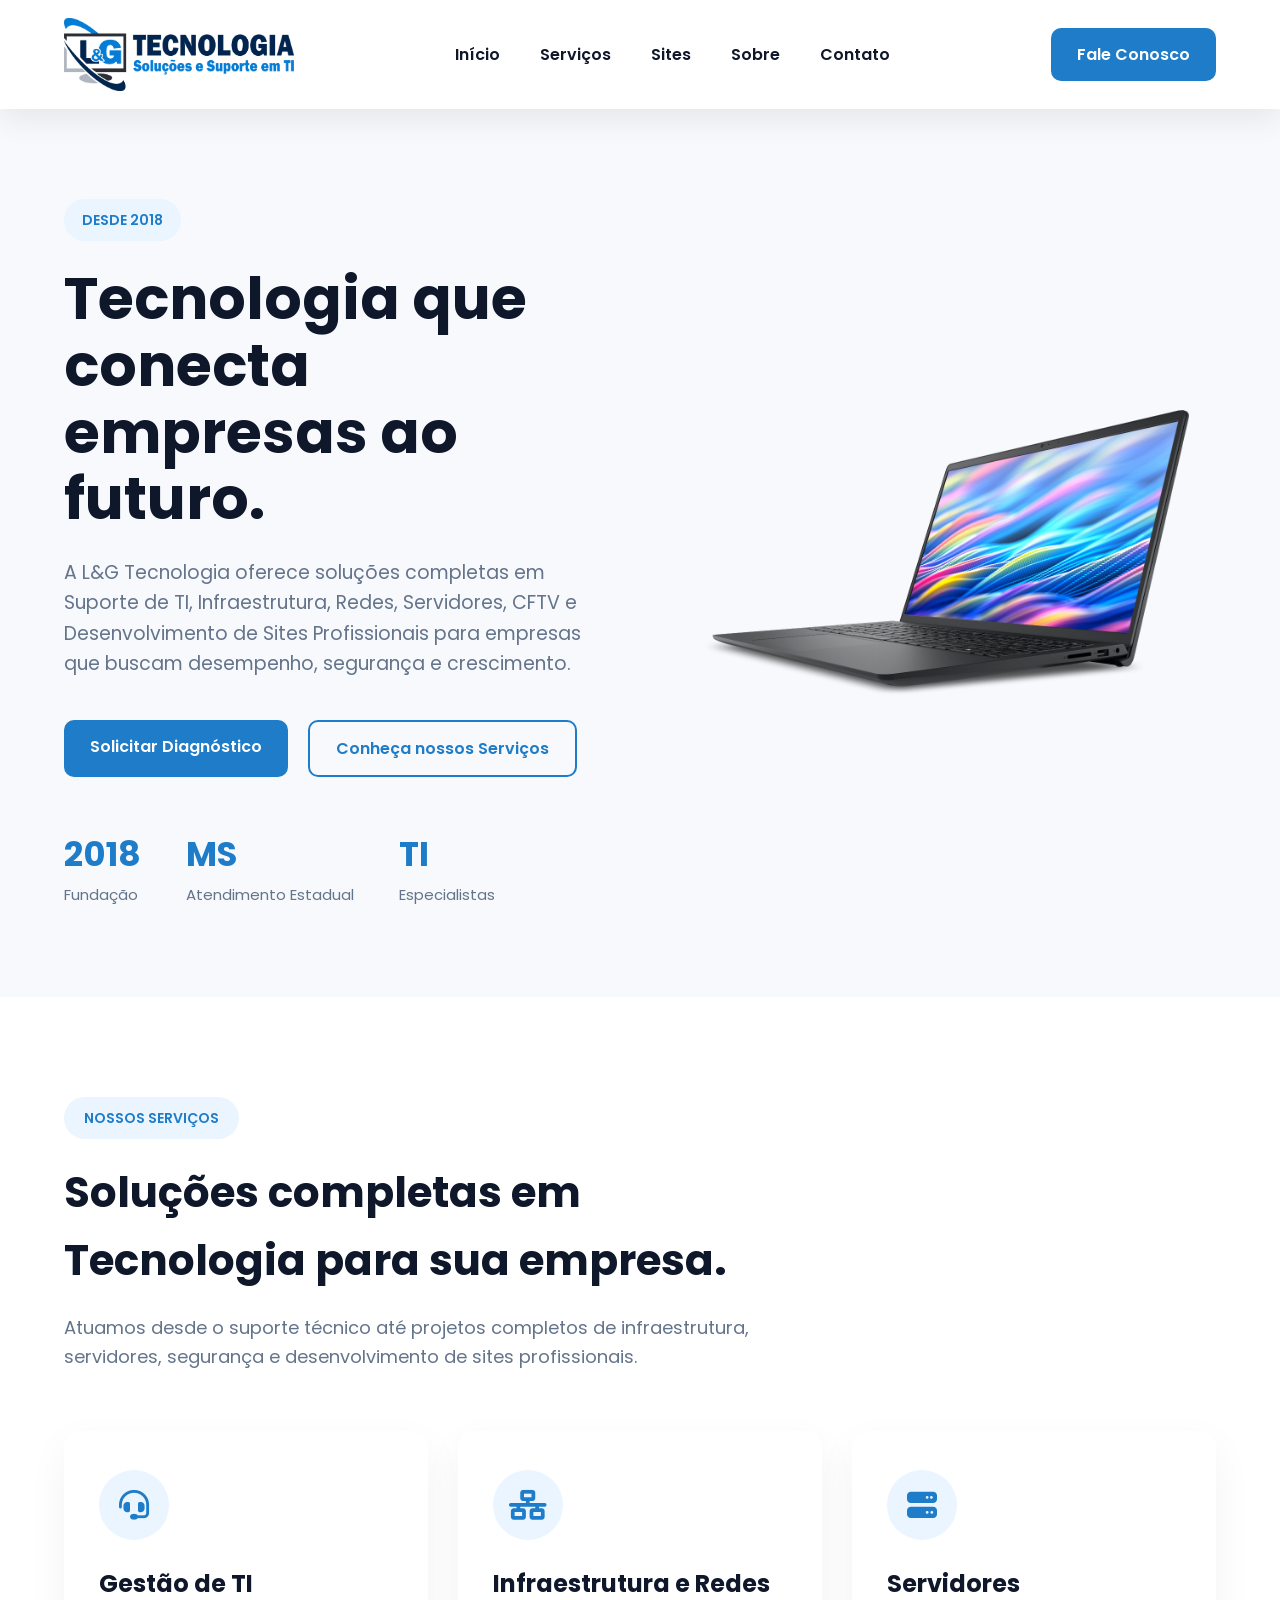
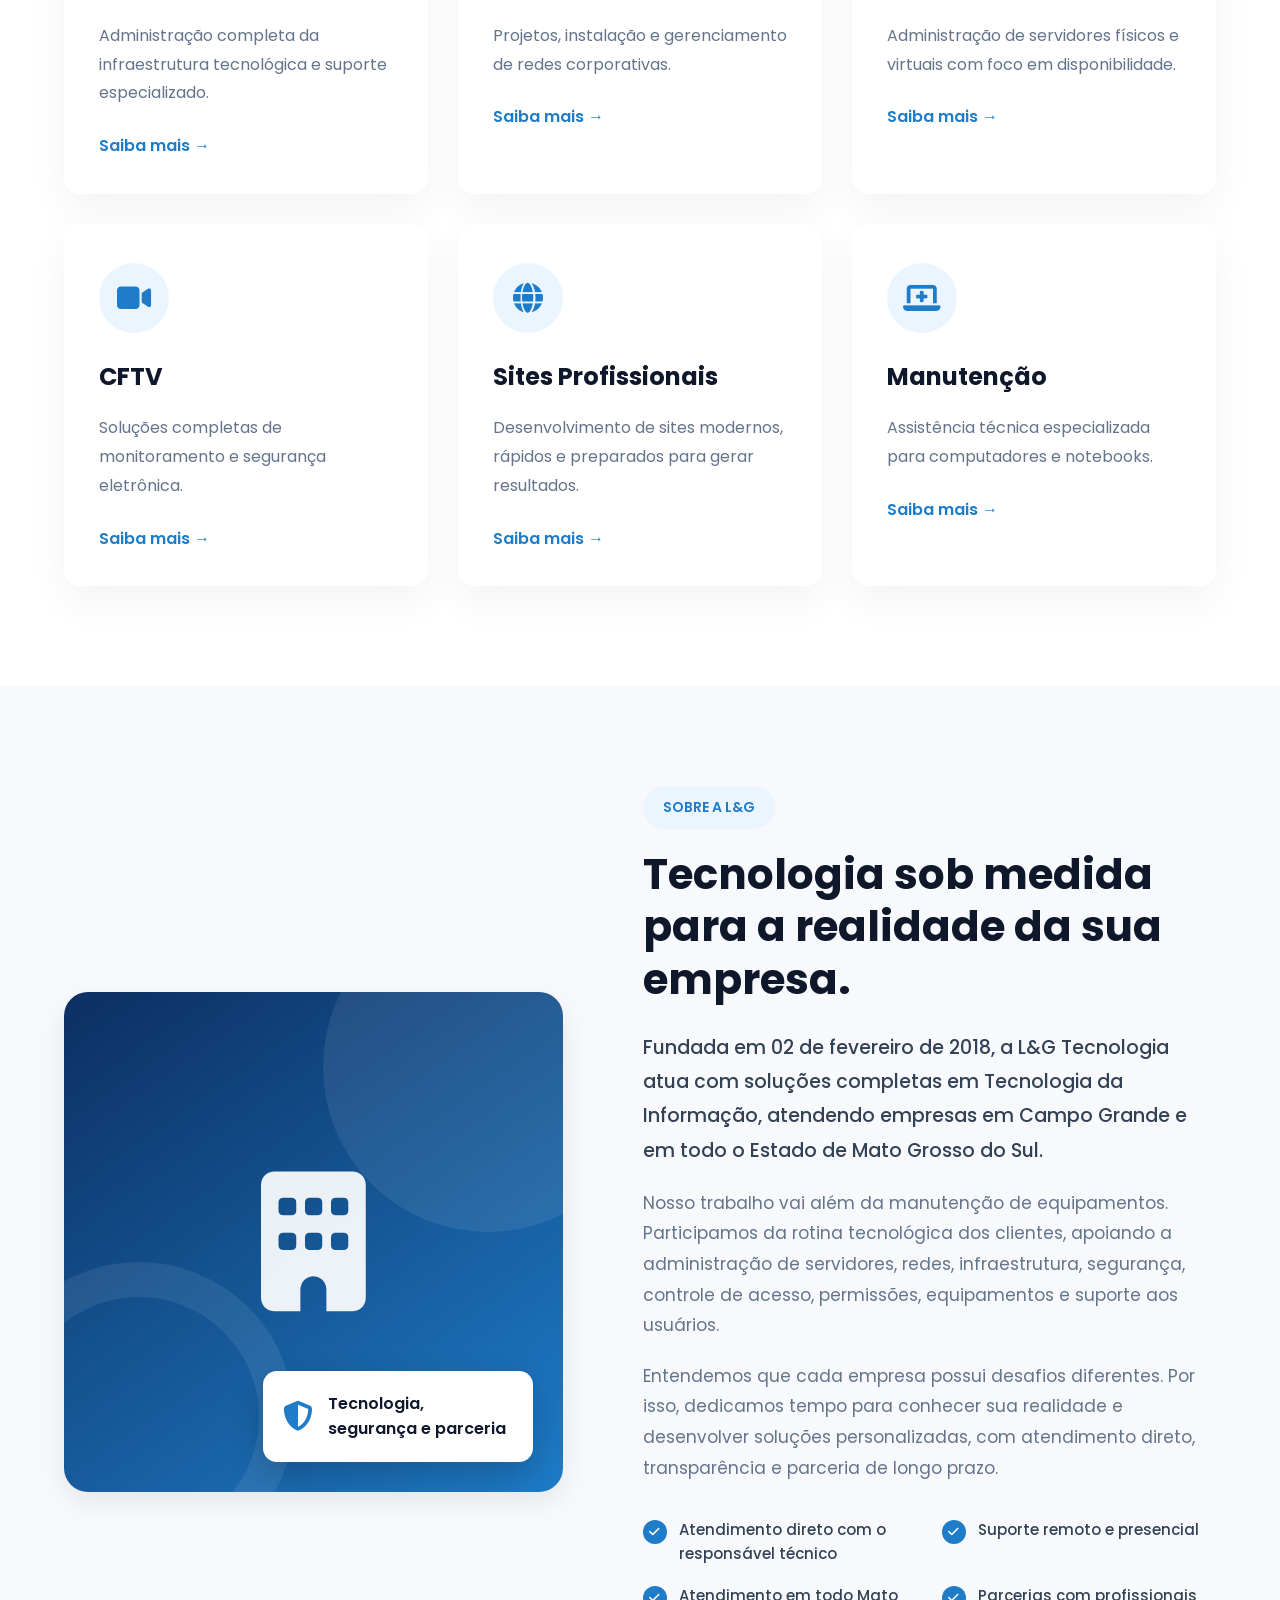
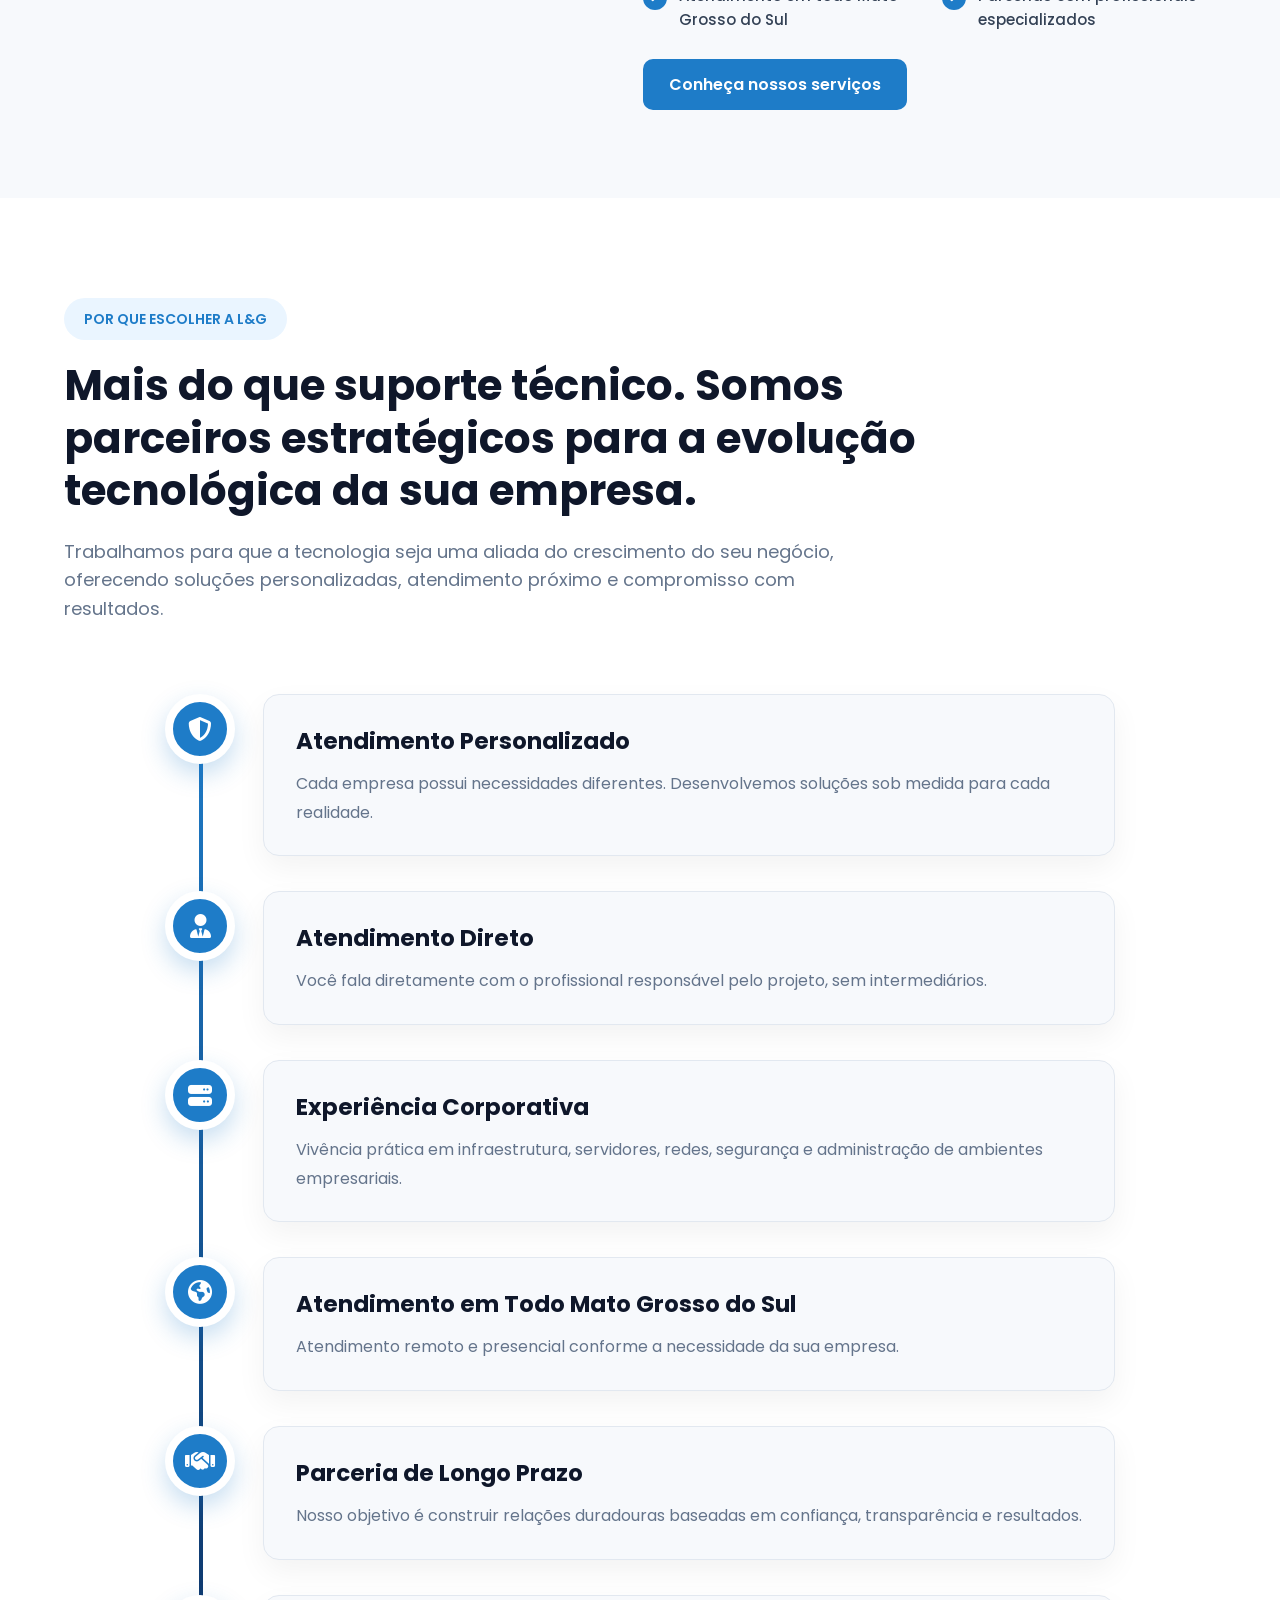
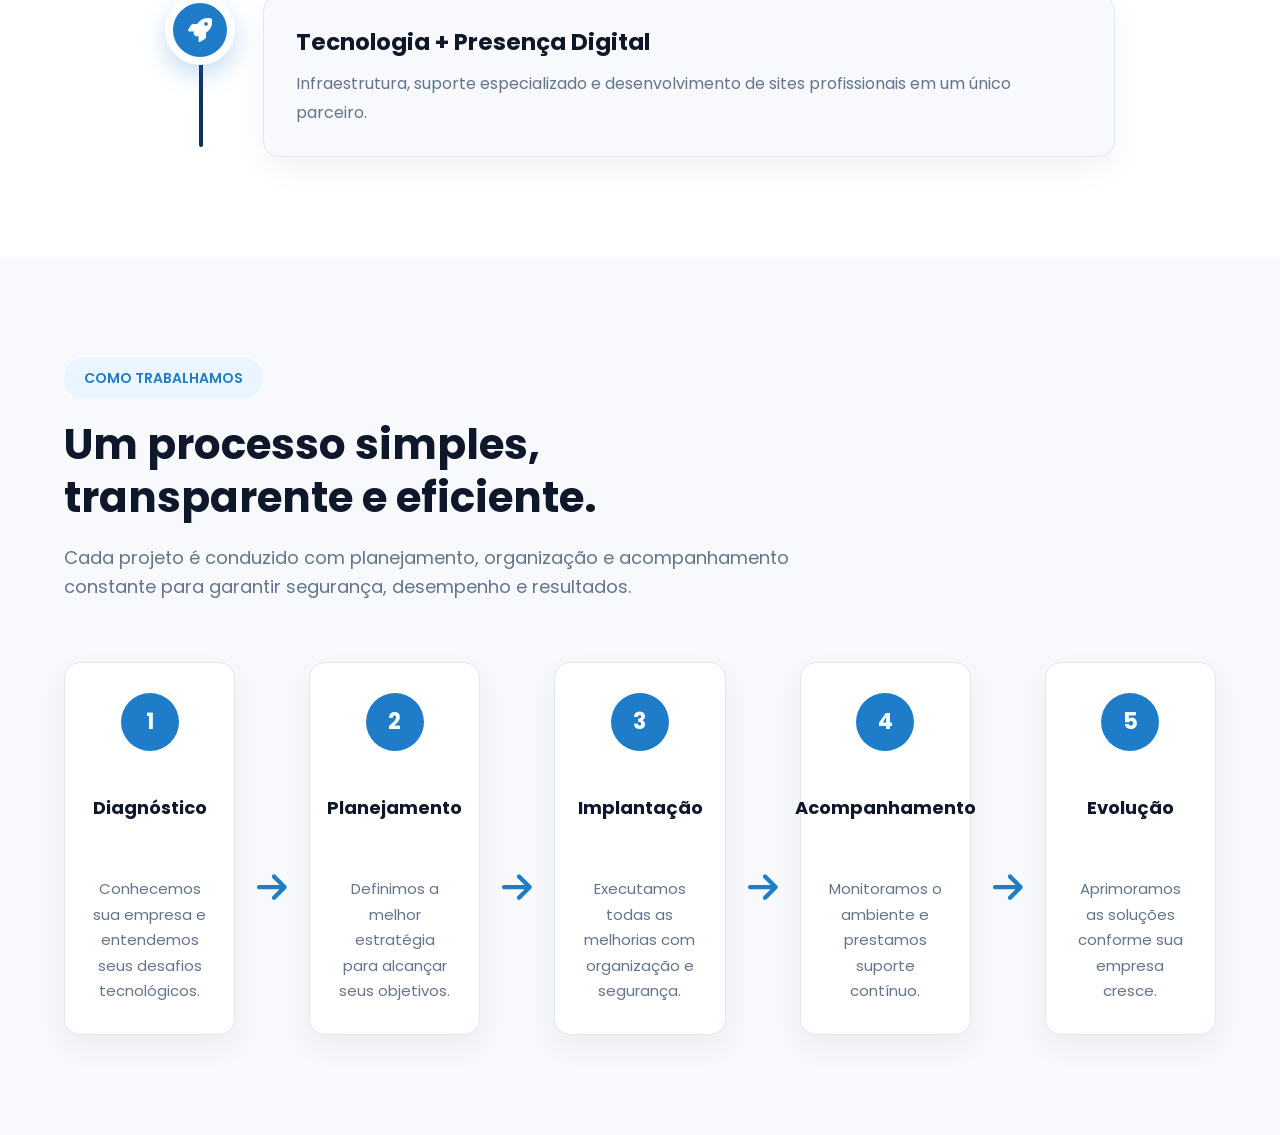
==== commit 3d17b756: "refactor: reorganiza CSS e adiciona seção Como Trabalhamos" ====
--- a/site-lg/index.html
+++ b/site-lg/index.html
@@ -27,8 +27,25 @@
 
     <!-- CSS -->
     <link rel="stylesheet" href="css/variables.css">
+
     <link rel="stylesheet" href="css/style.css">
+    
+    <link rel="stylesheet" href="css/header.css">
+    
+    <link rel="stylesheet" href="css/hero.css">
+    
+    <link rel="stylesheet" href="css/services.css">
+    
+    <link rel="stylesheet" href="css/about.css">
+    
+    <link rel="stylesheet" href="css/advantages.css">
+    
+    <link rel="stylesheet" href="css/process.css">
+    
+    <link rel="stylesheet" href="css/footer.css">
+    
     <link rel="stylesheet" href="css/responsive.css">
+    
     <link rel="stylesheet" href="css/animations.css">
 </head>
 
@@ -565,6 +582,145 @@
 
     </section>
 
+    <!-- ==========================================
+     COMO TRABALHAMOS
+========================================== -->
+
+<section class="process" id="processo">
+
+    <div class="container">
+
+        <span class="section-badge">
+            COMO TRABALHAMOS
+        </span>
+
+        <h2>
+            Um processo simples, transparente e eficiente.
+        </h2>
+
+        <p class="section-description">
+
+            Cada projeto é conduzido com planejamento,
+            organização e acompanhamento constante para
+            garantir segurança, desempenho e resultados.
+
+        </p>
+
+        <div class="process-container">
+
+            <div class="process-step">
+
+                <div class="step-number">
+                    1
+                </div>
+
+                <h3>Diagnóstico</h3>
+
+                <p>
+
+                    Conhecemos sua empresa e entendemos
+                    seus desafios tecnológicos.
+
+                </p>
+
+            </div>
+
+            <div class="process-arrow">
+
+                <i class="fa-solid fa-arrow-right"></i>
+
+            </div>
+
+            <div class="process-step">
+
+                <div class="step-number">
+                    2
+                </div>
+
+                <h3>Planejamento</h3>
+
+                <p>
+
+                    Definimos a melhor estratégia para
+                    alcançar seus objetivos.
+
+                </p>
+
+            </div>
+
+            <div class="process-arrow">
+
+                <i class="fa-solid fa-arrow-right"></i>
+
+            </div>
+
+            <div class="process-step">
+
+                <div class="step-number">
+                    3
+                </div>
+
+                <h3>Implantação</h3>
+
+                <p>
+
+                    Executamos todas as melhorias com
+                    organização e segurança.
+
+                </p>
+
+            </div>
+
+            <div class="process-arrow">
+
+                <i class="fa-solid fa-arrow-right"></i>
+
+            </div>
+
+            <div class="process-step">
+
+                <div class="step-number">
+                    4
+                </div>
+
+                <h3>Acompanhamento</h3>
+
+                <p>
+
+                    Monitoramos o ambiente e prestamos
+                    suporte contínuo.
+
+                </p>
+
+            </div>
+
+            <div class="process-arrow">
+
+                <i class="fa-solid fa-arrow-right"></i>
+
+            </div>
+
+            <div class="process-step">
+
+                <div class="step-number">
+                    5
+                </div>
+
+                <h3>Evolução</h3>
+
+                <p>
+
+                    Aprimoramos as soluções conforme sua empresa cresce.
+
+                </p>
+
+            </div>
+
+        </div>
+
+    </div>
+
+</section>
 
     <!-- JavaScript -->
     <script src="js/script.js"></script>
--- a/site-lg/css/process.css
+++ b/site-lg/css/process.css
@@ -0,0 +1,119 @@
+/* ==========================================================
+   COMO TRABALHAMOS
+========================================================== */
+
+.process {
+    padding: 100px 0;
+    background: var(--light);
+}
+
+.process h2 {
+    max-width: 750px;
+    margin-bottom: 20px;
+    color: var(--secondary);
+    font-size: 42px;
+    line-height: 1.25;
+}
+
+.process .section-description {
+    max-width: 780px;
+    margin-bottom: 60px;
+}
+
+.process-container{
+    display:grid;
+
+    grid-template-columns:
+        minmax(0, 1fr) auto
+        minmax(0, 1fr) auto
+        minmax(0, 1fr) auto
+        minmax(0, 1fr) auto
+        minmax(0, 1fr);
+
+    align-items:stretch;
+    gap:22px;
+}
+
+.process-step{
+    min-width:0;
+    min-height:330px;
+    padding:30px 28px;
+
+    display:flex;
+    flex-direction:column;
+    align-items:center;
+
+    text-align:center;
+
+    background:var(--white);
+    border:1px solid var(--gray-200);
+    border-radius:16px;
+    box-shadow:0 12px 30px rgba(0,0,0,.05);
+
+    transition:var(--transition);
+}
+
+.process-step:hover {
+    transform: translateY(-8px);
+    border-color: rgba(30, 124, 200, .35);
+    box-shadow: 0 18px 38px rgba(0, 0, 0, .09);
+}
+
+.step-number {
+    width: 58px;
+    height: 58px;
+    display: flex;
+    align-items: center;
+    justify-content: center;
+    margin: 0 auto 22px;
+    color: var(--white);
+    background: var(--primary);
+    border-radius: 50%;
+    font-size: 22px;
+    font-weight: 700;
+    transition: var(--transition);
+}
+
+.process-step:hover .step-number {
+    background: var(--primary-dark);
+    transform: scale(1.08);
+}
+
+.process-step h3{
+
+    min-height:70px;
+
+    display:flex;
+
+    align-items:center;
+
+    justify-content:center;
+
+    text-align:center;
+
+    font-size:18px;
+
+    line-height:1.3;
+
+    margin-bottom:18px;
+
+    color:var(--secondary);
+
+}
+
+.process-step p {
+    margin-top:15px;
+
+    color:var(--gray-500);
+    font-size:15px;
+    line-height:1.7;
+}
+
+.process-arrow {
+    display:flex;
+    align-items:center;
+    justify-content:center;
+    font-size:34px;
+    color:var(--primary);
+    margin-top:80px;
+}
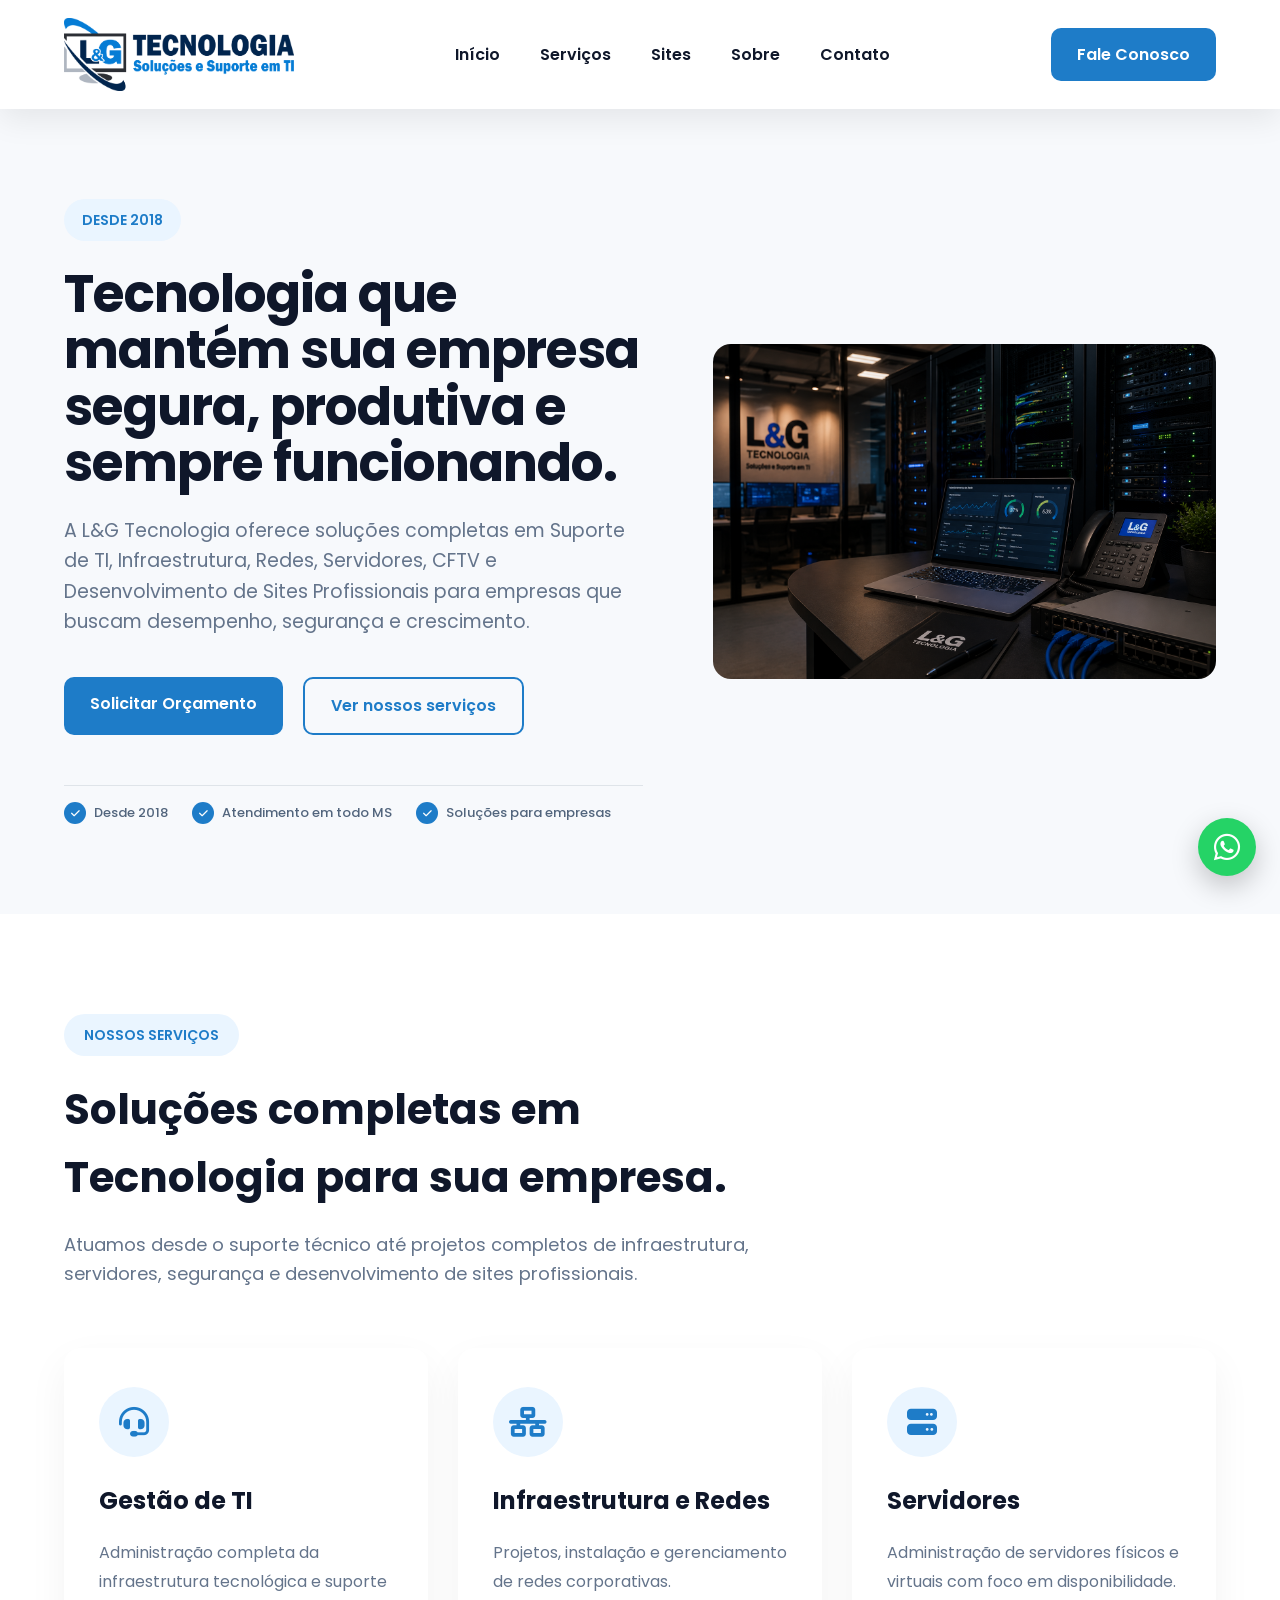
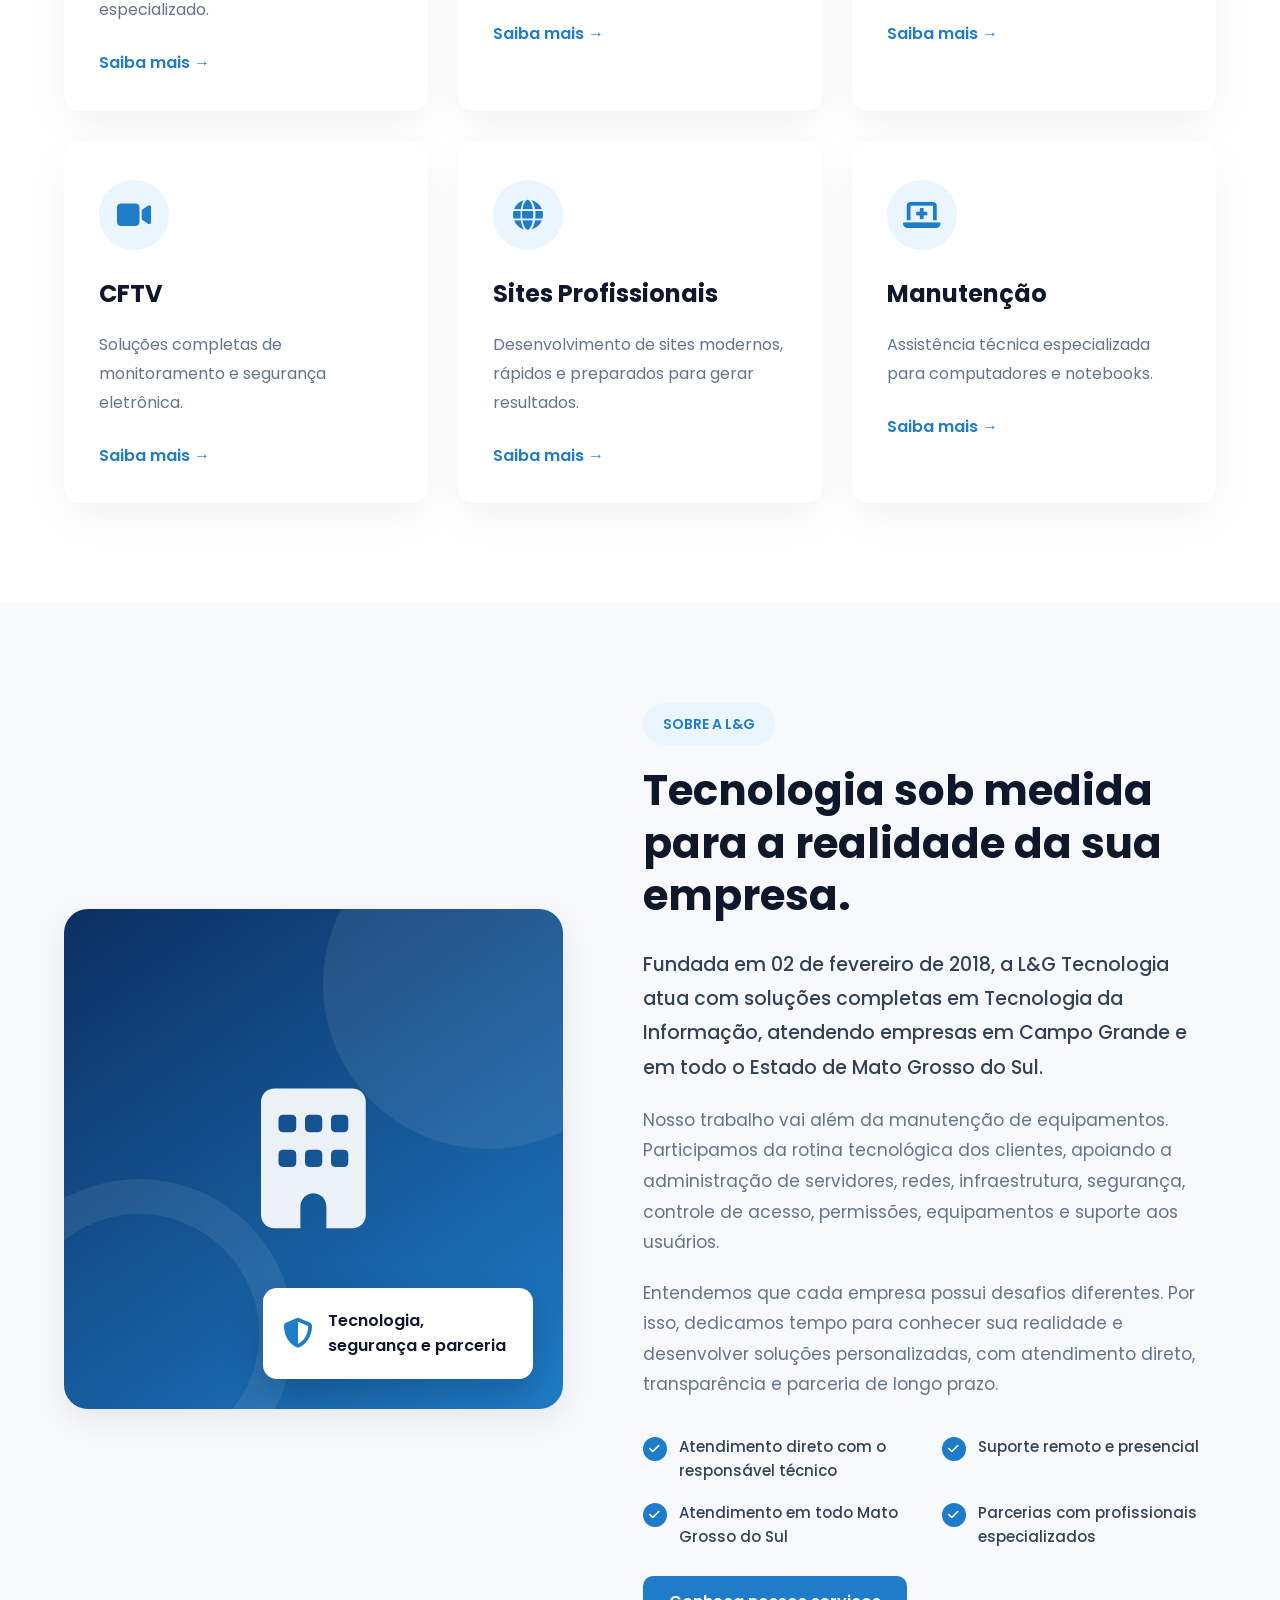
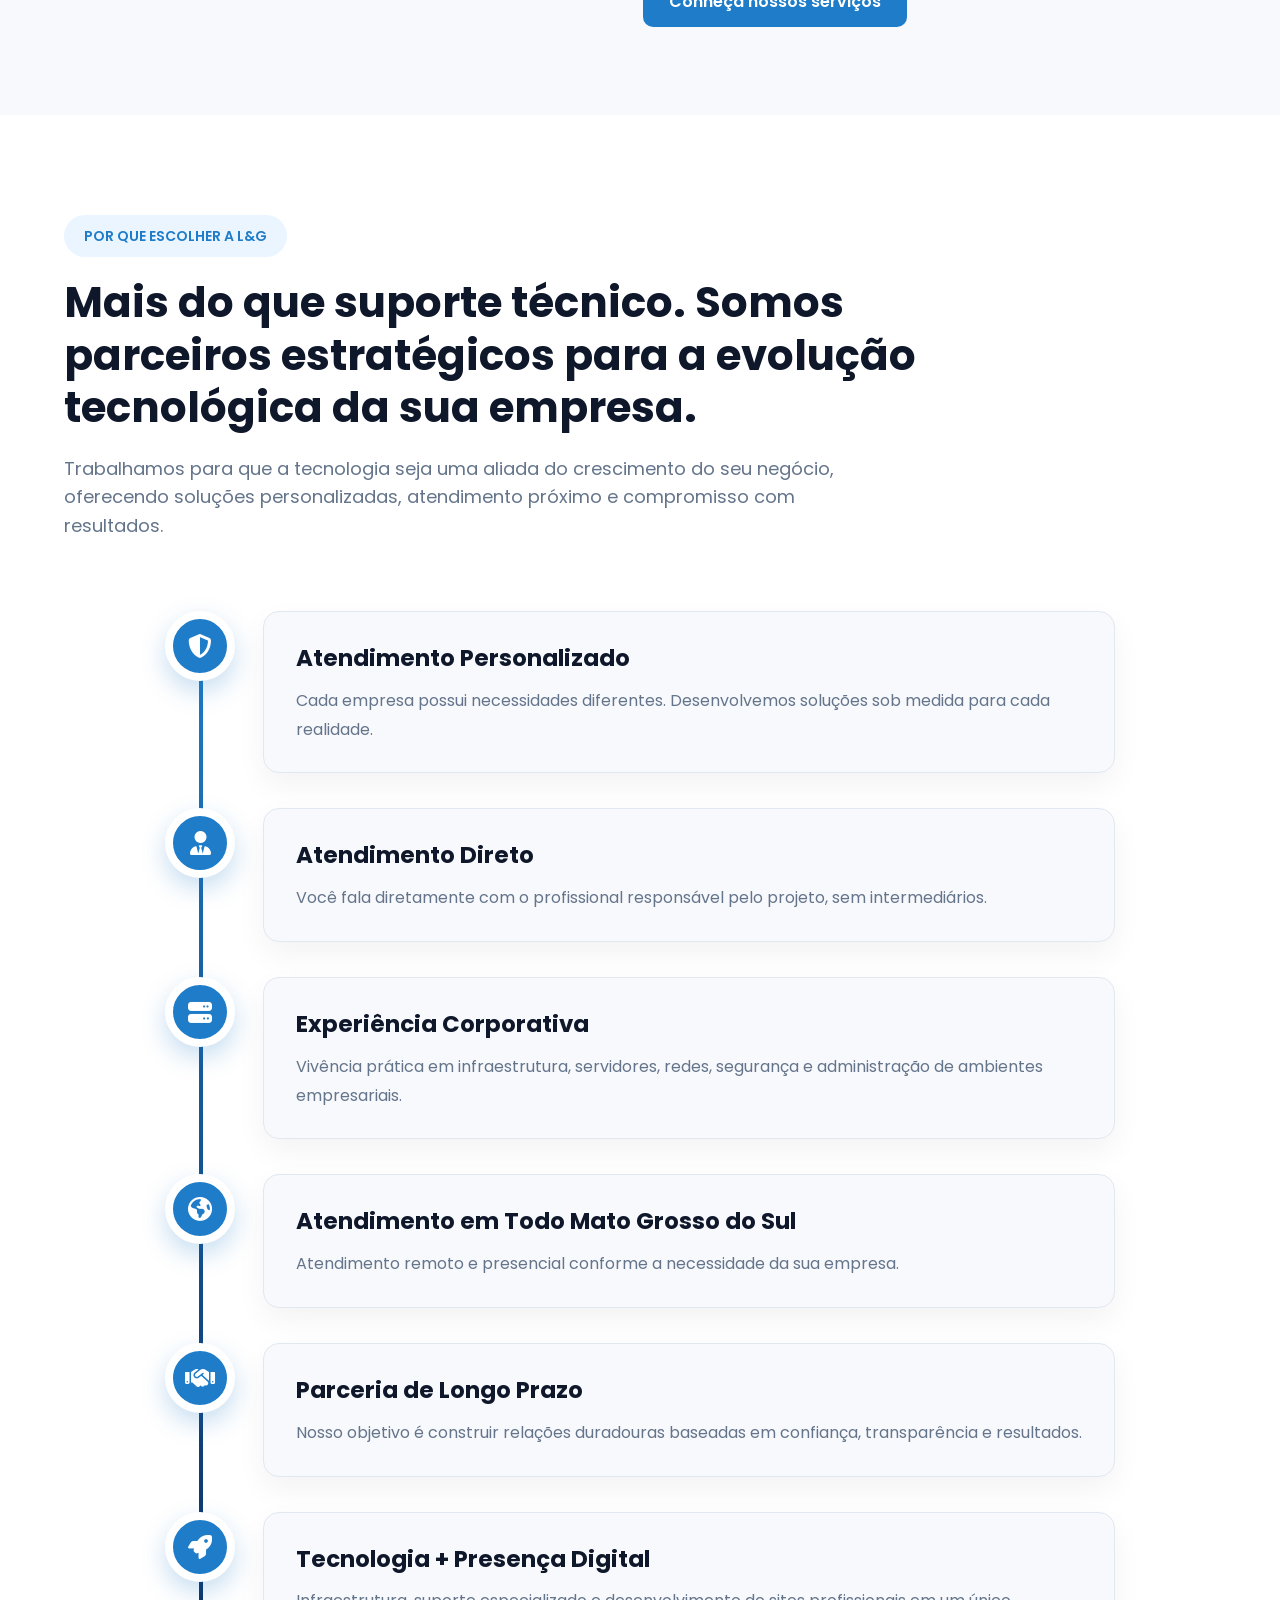
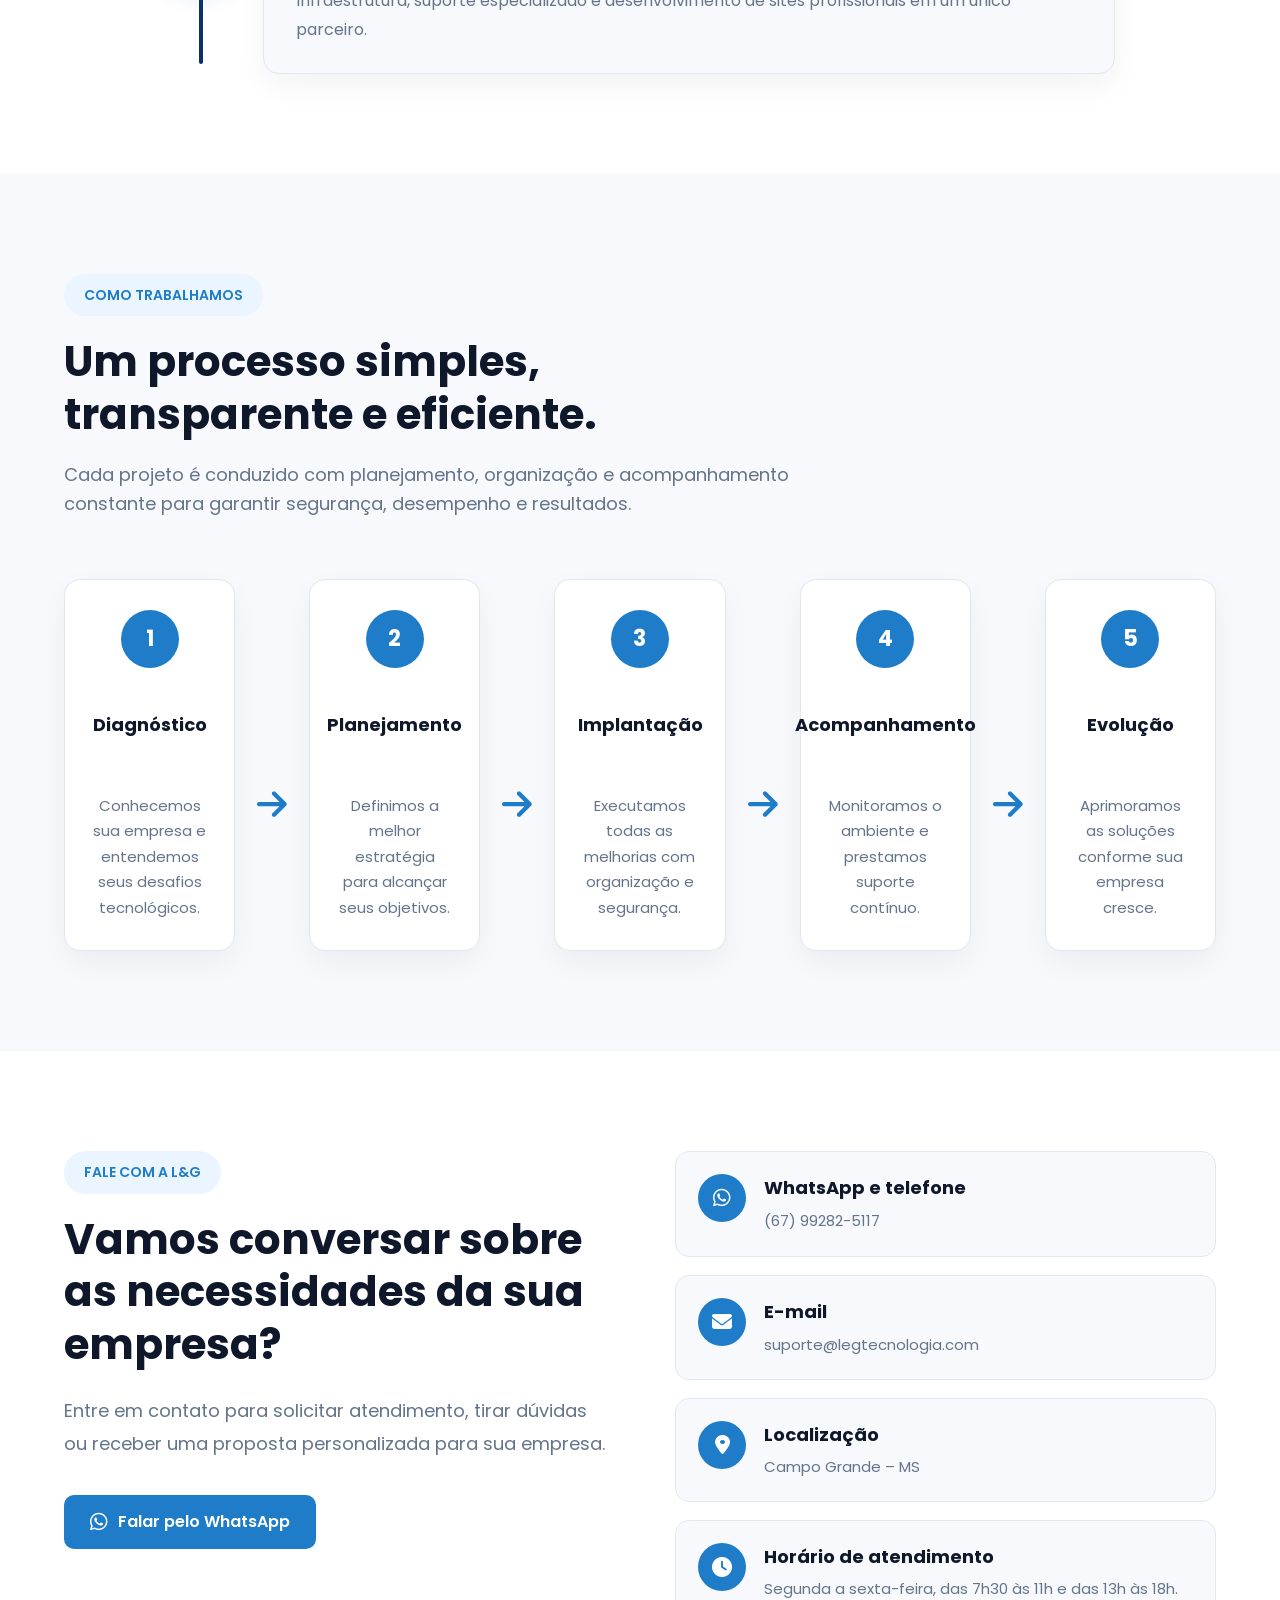
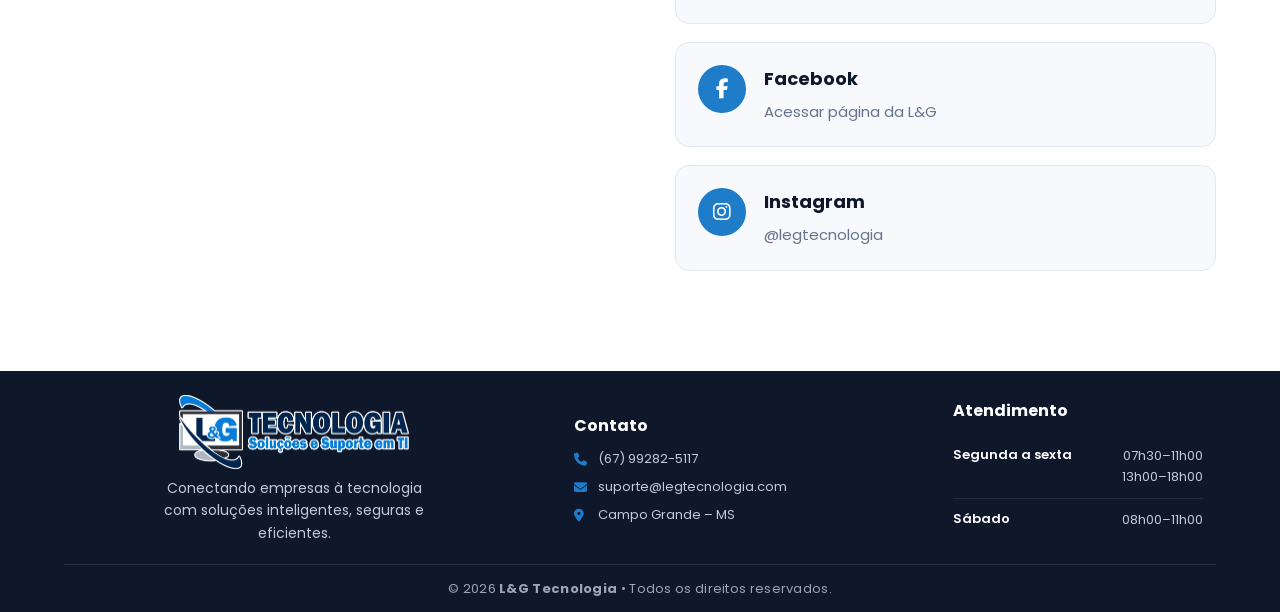
==== commit bd2209fb: "feat: finaliza responsividade, SEO, redes sociais e ajustes do site" ====
--- a/site-lg/index.html
+++ b/site-lg/index.html
@@ -2,51 +2,93 @@
 <html lang="pt-BR">
 
 <head>
+
     <meta charset="UTF-8">
     <meta name="viewport" content="width=device-width, initial-scale=1.0">
 
+    <!-- TÍTULO -->
     <title>L&G Tecnologia | Soluções e Suporte em TI</title>
 
+    <!-- SEO -->
     <meta name="description"
-        content="Suporte em TI, infraestrutura, redes, servidores, CFTV e desenvolvimento de sites profissionais em Campo Grande-MS e todo Mato Grosso do Sul.">
+        content="L&G Tecnologia oferece soluções em suporte de TI, infraestrutura, redes, servidores, segurança, CFTV e desenvolvimento de sites para empresas em Campo Grande e todo Mato Grosso do Sul.">
 
     <meta name="keywords"
         content="TI, suporte técnico, servidores, redes, CFTV, sites, Campo Grande, Mato Grosso do Sul">
 
     <meta name="author" content="L&G Tecnologia">
 
-    <!-- Google Fonts -->
+
+    <!-- ==========================================
+         OPEN GRAPH - COMPARTILHAMENTO
+    =========================================== -->
+
+    <meta property="og:type" content="website">
+
+    <meta property="og:title" content="L&G Tecnologia | Soluções e Suporte em TI">
+
+    <meta property="og:description"
+        content="Soluções em TI, infraestrutura, redes, servidores, CFTV e desenvolvimento de sites para empresas em Campo Grande e todo Mato Grosso do Sul.">
+
+    <meta property="og:url" content="https://www.legtecnologia.com/">
+
+    <meta property="og:image" content="https://www.legtecnologia.com/images/og-lg-tecnologia.jpg">
+
+    <meta property="og:image:alt" content="L&G Tecnologia - Soluções e Suporte em TI">
+
+    <meta property="og:locale" content="pt_BR">
+
+    <meta property="og:site_name" content="L&G Tecnologia">
+
+
+    <!-- FAVICON -->
+    <link rel="icon" type="image/png" href="images/logo/favicon.png">
+
+
+    <!-- ==========================================
+         GOOGLE FONTS
+    =========================================== -->
+
     <link rel="preconnect" href="https://fonts.googleapis.com">
     <link rel="preconnect" href="https://fonts.gstatic.com" crossorigin>
 
     <link href="https://fonts.googleapis.com/css2?family=Poppins:wght@300;400;500;600;700;800&display=swap"
         rel="stylesheet">
 
-    <!-- Font Awesome -->
+
+    <!-- ==========================================
+         FONT AWESOME
+    =========================================== -->
+
     <link rel="stylesheet" href="https://cdnjs.cloudflare.com/ajax/libs/font-awesome/6.7.2/css/all.min.css">
 
-    <!-- CSS -->
+
+    <!-- ==========================================
+         CSS
+    =========================================== -->
+
     <link rel="stylesheet" href="css/variables.css">
 
     <link rel="stylesheet" href="css/style.css">
-    
+
     <link rel="stylesheet" href="css/header.css">
-    
+
     <link rel="stylesheet" href="css/hero.css">
-    
+
     <link rel="stylesheet" href="css/services.css">
-    
+
     <link rel="stylesheet" href="css/about.css">
-    
+
     <link rel="stylesheet" href="css/advantages.css">
-    
+
     <link rel="stylesheet" href="css/process.css">
-    
+
     <link rel="stylesheet" href="css/footer.css">
-    
+
     <link rel="stylesheet" href="css/responsive.css">
-    
+
     <link rel="stylesheet" href="css/animations.css">
+
 </head>
 
 <body>
@@ -68,9 +110,9 @@
                 <ul>
                     <li><a href="#inicio">Início</a></li>
                     <li><a href="#servicos">Serviços</a></li>
-                    <li><a href="#">Sites</a></li>
+                    <li><a href="#sites">Sites</a></li>
                     <li><a href="#sobre">Sobre</a></li>
-                    <li><a href="#">Contato</a></li>
+                    <li><a href="#contato">Contato</a></li>
                 </ul>
 
             </nav>
@@ -99,7 +141,7 @@
                 </span>
 
                 <h1>
-                    Tecnologia que conecta empresas ao futuro.
+                    Tecnologia que mantém sua empresa segura, produtiva e sempre funcionando.
                 </h1>
 
                 <p>
@@ -111,32 +153,33 @@
 
                 <div class="hero-buttons">
 
-                    <a href="#" class="btn">
-                        Solicitar Diagnóstico
+                    <a href="https://wa.me/5567992825117?text=Olá%2C%20visitei%20o%20site%20da%20L%26G%20Tecnologia%20e%20gostaria%20de%20solicitar%20um%20orçamento."
+                        class="btn" target="_blank" rel="noopener noreferrer">
+                        Solicitar Orçamento
                     </a>
 
                     <a href="#servicos" class="btn-outline">
-                        Conheça nossos Serviços
+                        Ver nossos serviços
                     </a>
 
                 </div>
 
-                <div class="hero-numbers">
-
-                    <div class="number-item">
-                        <h3>2018</h3>
-                        <span>Fundação</span>
-                    </div>
-
-                    <div class="number-item">
-                        <h3>MS</h3>
-                        <span>Atendimento Estadual</span>
-                    </div>
-
-                    <div class="number-item">
-                        <h3>TI</h3>
-                        <span>Especialistas</span>
-                    </div>
+                <div class="hero-highlights">
+
+                    <span>
+                        <i class="fa-solid fa-check"></i>
+                        Desde 2018
+                    </span>
+
+                    <span>
+                        <i class="fa-solid fa-check"></i>
+                        Atendimento em todo MS
+                    </span>
+
+                    <span>
+                        <i class="fa-solid fa-check"></i>
+                        Soluções para empresas
+                    </span>
 
                 </div>
 
@@ -144,7 +187,7 @@
 
             <div class="hero-image">
 
-                <img src="images/banners/banner-home.png" alt="Soluções tecnológicas da L&G Tecnologia">
+                <img src="images/hero/hero-lg.webp" alt="L&G Tecnologia">
 
             </div>
 
@@ -253,7 +296,7 @@
 
                 </div>
 
-                <div class="service-card">
+                <div class="service-card" id="sites">
 
                     <div class="service-icon">
                         <i class="fas fa-globe"></i>
@@ -586,141 +629,377 @@
      COMO TRABALHAMOS
 ========================================== -->
 
-<section class="process" id="processo">
-
-    <div class="container">
-
-        <span class="section-badge">
-            COMO TRABALHAMOS
-        </span>
-
-        <h2>
-            Um processo simples, transparente e eficiente.
-        </h2>
-
-        <p class="section-description">
-
-            Cada projeto é conduzido com planejamento,
-            organização e acompanhamento constante para
-            garantir segurança, desempenho e resultados.
-
-        </p>
-
-        <div class="process-container">
-
-            <div class="process-step">
-
-                <div class="step-number">
-                    1
-                </div>
-
-                <h3>Diagnóstico</h3>
+    <section class="process" id="processo">
+
+        <div class="container">
+
+            <span class="section-badge">
+                COMO TRABALHAMOS
+            </span>
+
+            <h2>
+                Um processo simples, transparente e eficiente.
+            </h2>
+
+            <p class="section-description">
+
+                Cada projeto é conduzido com planejamento,
+                organização e acompanhamento constante para
+                garantir segurança, desempenho e resultados.
+
+            </p>
+
+            <div class="process-container">
+
+                <div class="process-step">
+
+                    <div class="step-number">
+                        1
+                    </div>
+
+                    <h3>Diagnóstico</h3>
+
+                    <p>
+
+                        Conhecemos sua empresa e entendemos
+                        seus desafios tecnológicos.
+
+                    </p>
+
+                </div>
+
+                <div class="process-arrow">
+
+                    <i class="fa-solid fa-arrow-right"></i>
+
+                </div>
+
+                <div class="process-step">
+
+                    <div class="step-number">
+                        2
+                    </div>
+
+                    <h3>Planejamento</h3>
+
+                    <p>
+
+                        Definimos a melhor estratégia para
+                        alcançar seus objetivos.
+
+                    </p>
+
+                </div>
+
+                <div class="process-arrow">
+
+                    <i class="fa-solid fa-arrow-right"></i>
+
+                </div>
+
+                <div class="process-step">
+
+                    <div class="step-number">
+                        3
+                    </div>
+
+                    <h3>Implantação</h3>
+
+                    <p>
+
+                        Executamos todas as melhorias com
+                        organização e segurança.
+
+                    </p>
+
+                </div>
+
+                <div class="process-arrow">
+
+                    <i class="fa-solid fa-arrow-right"></i>
+
+                </div>
+
+                <div class="process-step">
+
+                    <div class="step-number">
+                        4
+                    </div>
+
+                    <h3>Acompanhamento</h3>
+
+                    <p>
+
+                        Monitoramos o ambiente e prestamos
+                        suporte contínuo.
+
+                    </p>
+
+                </div>
+
+                <div class="process-arrow">
+
+                    <i class="fa-solid fa-arrow-right"></i>
+
+                </div>
+
+                <div class="process-step">
+
+                    <div class="step-number">
+                        5
+                    </div>
+
+                    <h3>Evolução</h3>
+
+                    <p>
+
+                        Aprimoramos as soluções conforme sua empresa cresce.
+
+                    </p>
+
+                </div>
+
+            </div>
+
+        </div>
+
+    </section>
+
+    <!-- ==========================================
+     CONTATO
+========================================== -->
+
+    <section class="contact" id="contato">
+
+        <div class="container contact-container">
+
+            <div class="contact-content">
+
+                <span class="section-badge">
+                    FALE COM A L&G
+                </span>
+
+                <h2>
+                    Vamos conversar sobre as necessidades da sua empresa?
+                </h2>
 
                 <p>
-
-                    Conhecemos sua empresa e entendemos
-                    seus desafios tecnológicos.
-
+                    Entre em contato para solicitar atendimento, tirar dúvidas
+                    ou receber uma proposta personalizada para sua empresa.
                 </p>
 
-            </div>
-
-            <div class="process-arrow">
-
-                <i class="fa-solid fa-arrow-right"></i>
-
-            </div>
-
-            <div class="process-step">
-
-                <div class="step-number">
-                    2
-                </div>
-
-                <h3>Planejamento</h3>
+                <a href="https://wa.me/5567992825117?text=Olá%2C%20gostaria%20de%20conhecer%20melhor%20os%20serviços%20da%20L%26G%20Tecnologia."
+                    class="btn" target="_blank" rel="noopener noreferrer">
+                    <i class="fa-brands fa-whatsapp"></i>
+                    Falar pelo WhatsApp
+                </a>
+
+            </div>
+
+            <div class="contact-info">
+
+                <div class="contact-item">
+
+                    <div class="contact-icon">
+                        <i class="fa-brands fa-whatsapp"></i>
+                    </div>
+
+                    <div>
+                        <h3>WhatsApp e telefone</h3>
+
+                        <a href="https://wa.me/5567992825117" target="_blank" rel="noopener noreferrer">
+                            (67) 99282-5117
+                        </a>
+                    </div>
+
+                </div>
+
+                <div class="contact-item">
+
+                    <div class="contact-icon">
+                        <i class="fa-solid fa-envelope"></i>
+                    </div>
+
+                    <div>
+                        <h3>E-mail</h3>
+
+                        <a href="mailto:suporte@legtecnologia.com">
+                            suporte@legtecnologia.com
+                        </a>
+                    </div>
+
+                </div>
+
+                <div class="contact-item">
+
+                    <div class="contact-icon">
+                        <i class="fa-solid fa-location-dot"></i>
+                    </div>
+
+                    <div>
+                        <h3>Localização</h3>
+                        <p>Campo Grande – MS</p>
+                    </div>
+
+                </div>
+
+                <div class="contact-item">
+
+                    <div class="contact-icon">
+                        <i class="fa-solid fa-clock"></i>
+                    </div>
+
+                    <div>
+                        <h3>Horário de atendimento</h3>
+
+                        <p>
+                            Segunda a sexta-feira, das 7h30 às 11h
+                            e das 13h às 18h.
+                        </p>
+                    </div>
+
+                </div>
+
+                <!-- Facebook -->
+                <div class="contact-item">
+
+                    <div class="contact-icon">
+                        <i class="fa-brands fa-facebook-f"></i>
+                    </div>
+
+                    <div>
+                        <h3>Facebook</h3>
+
+                        <a href="https://www.facebook.com/share/1BzJ7NZY9J/" target="_blank" rel="noopener noreferrer">
+                            Acessar página da L&amp;G
+                        </a>
+                    </div>
+
+                </div>
+
+
+                <!-- Instagram -->
+                <div class="contact-item">
+
+                    <div class="contact-icon">
+                        <i class="fa-brands fa-instagram"></i>
+                    </div>
+
+                    <div>
+                        <h3>Instagram</h3>
+
+                        <a href="https://www.instagram.com/legtecnologia/" target="_blank" rel="noopener noreferrer">
+                            @legtecnologia
+                        </a>
+                    </div>
+
+                </div>
+
+            </div>
+
+        </div>
+
+    </section>
+
+    <!-- ==========================================
+     RODAPÉ
+========================================== -->
+
+    <footer class="footer">
+
+        <div class="container footer-grid">
+
+            <!-- Logo -->
+            <div class="footer-brand">
+
+                <img src="images/logo/logo-lg-contorno.png" alt="L&G Tecnologia" class="footer-logo">
 
                 <p>
-
-                    Definimos a melhor estratégia para
-                    alcançar seus objetivos.
-
+                    Conectando empresas à tecnologia com soluções inteligentes, seguras e eficientes.
                 </p>
 
             </div>
 
-            <div class="process-arrow">
-
-                <i class="fa-solid fa-arrow-right"></i>
-
-            </div>
-
-            <div class="process-step">
-
-                <div class="step-number">
-                    3
-                </div>
-
-                <h3>Implantação</h3>
-
-                <p>
-
-                    Executamos todas as melhorias com
-                    organização e segurança.
-
-                </p>
-
-            </div>
-
-            <div class="process-arrow">
-
-                <i class="fa-solid fa-arrow-right"></i>
-
-            </div>
-
-            <div class="process-step">
-
-                <div class="step-number">
-                    4
-                </div>
-
-                <h3>Acompanhamento</h3>
-
-                <p>
-
-                    Monitoramos o ambiente e prestamos
-                    suporte contínuo.
-
-                </p>
-
-            </div>
-
-            <div class="process-arrow">
-
-                <i class="fa-solid fa-arrow-right"></i>
-
-            </div>
-
-            <div class="process-step">
-
-                <div class="step-number">
-                    5
-                </div>
-
-                <h3>Evolução</h3>
-
-                <p>
-
-                    Aprimoramos as soluções conforme sua empresa cresce.
-
-                </p>
+            <!-- Contato -->
+            <div class="footer-column">
+
+                <h3>Contato</h3>
+
+                <a href="tel:+5567992825117">
+                    <i class="fa-solid fa-phone"></i>
+                    (67) 99282-5117
+                </a>
+
+                <a href="mailto:suporte@legtecnologia.com">
+                    <i class="fa-solid fa-envelope"></i>
+                    suporte@legtecnologia.com
+                </a>
+
+                <span>
+                    <i class="fa-solid fa-location-dot"></i>
+                    Campo Grande – MS
+                </span>
+
+            </div>
+
+            <!-- Atendimento -->
+            <div class="footer-column">
+
+                <h3>Atendimento</h3>
+
+                <div class="footer-schedule">
+
+                    <div class="schedule-row">
+
+                        <strong>Segunda a sexta</strong>
+
+                        <span>
+                            07h30–11h00<br>
+                            13h00–18h00
+                        </span>
+
+                    </div>
+
+                    <div class="schedule-row">
+
+                        <strong>Sábado</strong>
+
+                        <span>
+                            08h00–11h00
+                        </span>
+
+                    </div>
+
+                </div>
 
             </div>
 
         </div>
 
-    </div>
-
-</section>
+        <!-- Direitos Autorais -->
+        <div class="footer-copy">
+
+            <div class="container">
+
+                &copy; <span id="year"></span>
+                <strong>L&amp;G Tecnologia</strong>
+                • Todos os direitos reservados.
+
+            </div>
+
+        </div>
+
+    </footer>
+
+    <!-- ==========================================
+     WHATSAPP FLUTUANTE
+========================================== -->
+
+    <a href="https://wa.me/5567992825117?text=Olá%2C%20visitei%20o%20site%20da%20L%26G%20Tecnologia%20e%20gostaria%20de%20mais%20informações."
+        class="whatsapp-float" target="_blank" rel="noopener noreferrer"
+        aria-label="Falar com a L&G Tecnologia pelo WhatsApp">
+        <i class="fa-brands fa-whatsapp"></i>
+    </a>
 
     <!-- JavaScript -->
     <script src="js/script.js"></script>
--- a/site-lg/css/style.css
+++ b/site-lg/css/style.css
@@ -738,4 +738,66 @@
 .timeline-item:hover .timeline-icon{
     transform:scale(1.08);
     background:var(--primary-dark);
+}
+
+/* ==========================================
+   WHATSAPP FLUTUANTE
+========================================== */
+
+.whatsapp-float{
+    position:fixed;
+    right:24px;
+    bottom:24px;
+
+    width:58px;
+    height:58px;
+
+    display:flex;
+    align-items:center;
+    justify-content:center;
+
+    background:#25D366;
+    color:#ffffff;
+
+    border-radius:50%;
+
+    font-size:30px;
+
+    box-shadow:0 10px 28px rgba(0,0,0,.22);
+
+    z-index:9999;
+
+    transition:all .3s ease;
+}
+
+.whatsapp-float:hover{
+    transform:translateY(-4px) scale(1.05);
+
+    box-shadow:0 16px 34px rgba(0,0,0,.28);
+
+    color:#ffffff;
+}
+
+/* ==========================================
+   AJUSTE DAS ÂNCORAS DO MENU
+========================================== */
+
+#inicio{
+    scroll-margin-top:70px;
+}
+
+#servicos{
+    scroll-margin-top:70px;
+}
+
+#sobre{
+    scroll-margin-top:70px;
+}
+
+#sites{
+    scroll-margin-top:145px;
+}
+
+#contato{
+    scroll-margin-top:70px;
 }
--- a/site-lg/css/hero.css
+++ b/site-lg/css/hero.css
@@ -0,0 +1,89 @@
+.hero-image img{
+
+    width:100%;
+    display:block;
+    border-radius:18px;
+
+}
+
+.hero-image img:hover{
+
+    transform:translateY(-6px);
+
+    box-shadow:
+        0 30px 70px rgba(0,0,0,.14),
+        0 15px 35px rgba(33,150,243,.15);
+
+}
+
+
+/* ==========================================
+   CONTEÚDO DA HERO - DESKTOP
+========================================== */
+
+.hero-container{
+    display:grid;
+    grid-template-columns:1.15fr 1fr;
+    gap:70px;
+    align-items:center;
+}
+
+.hero-content{
+    width:100%;
+    max-width:none;
+}
+
+.hero-content h1{
+    font-size:52px;
+    line-height:1.08;
+    max-width:none;
+    letter-spacing:-1px;
+}
+
+.hero-image{
+    width:100%;
+    max-width:none;
+}
+
+/* ==========================================
+   DESTAQUES DA HERO
+========================================== */
+
+.hero-highlights{
+    display:flex;
+    align-items:center;
+    gap:24px;
+
+    margin-top:28px;
+    padding-top:16px;
+
+    border-top:1px solid rgba(15, 39, 71, .10);
+}
+
+.hero-highlights span{
+    display:flex;
+    align-items:center;
+    gap:8px;
+
+    color:#52657d;
+    font-size:13px;
+    font-weight:500;
+
+    white-space:nowrap;
+}
+
+.hero-highlights i{
+    display:flex;
+    align-items:center;
+    justify-content:center;
+
+    width:22px;
+    height:22px;
+
+    background:var(--primary);
+    color:#ffffff;
+
+    border-radius:50%;
+
+    font-size:10px;
+}
--- a/site-lg/css/footer.css
+++ b/site-lg/css/footer.css
@@ -0,0 +1,220 @@
+/* ==========================================================
+   CONTATO
+========================================================== */
+
+.contact {
+    padding: 100px 0;
+    background: var(--white);
+}
+
+.contact-container {
+    display: grid;
+    grid-template-columns: 1fr 1fr;
+    gap: 70px;
+    align-items: start;
+}
+
+.contact-content h2 {
+    max-width: 650px;
+    margin-bottom: 24px;
+    color: var(--secondary);
+    font-size: 42px;
+    line-height: 1.25;
+}
+
+.contact-content p {
+    max-width: 620px;
+    margin-bottom: 35px;
+    color: var(--gray-500);
+    font-size: 18px;
+    line-height: 1.8;
+}
+
+.contact-content .btn {
+    display: inline-flex;
+    align-items: center;
+    gap: 10px;
+}
+
+.contact-content .btn i {
+    font-size: 20px;
+}
+
+.contact-info {
+    display: grid;
+    gap: 18px;
+}
+
+.contact-item {
+    display: flex;
+    align-items: flex-start;
+    gap: 18px;
+    padding: 22px;
+    background: var(--light);
+    border: 1px solid var(--gray-200);
+    border-radius: 14px;
+    transition: var(--transition);
+}
+
+.contact-item:hover {
+    transform: translateY(-4px);
+    border-color: rgba(30, 124, 200, .35);
+    box-shadow: 0 14px 30px rgba(0, 0, 0, .07);
+}
+
+.contact-icon {
+    width: 48px;
+    height: 48px;
+    flex-shrink: 0;
+    display: flex;
+    align-items: center;
+    justify-content: center;
+    color: var(--white);
+    background: var(--primary);
+    border-radius: 50%;
+}
+
+.contact-icon i {
+    font-size: 20px;
+}
+
+.contact-item h3 {
+    margin-bottom: 5px;
+    color: var(--secondary);
+    font-size: 18px;
+}
+
+.contact-item p,
+.contact-item a {
+    color: var(--gray-500);
+    font-size: 15px;
+    line-height: 1.6;
+}
+
+.contact-item a:hover {
+    color: var(--primary);
+}
+
+/* ==========================================================
+   RODAPÉ
+========================================================== */
+
+.footer{
+    padding:24px 0 12px;
+    background:var(--secondary);
+    color:var(--white);
+}
+
+.footer-grid{
+    display:grid;
+    grid-template-columns:1.4fr 1fr .8fr;
+    align-items:center;
+    gap:50px;
+}
+
+.footer-brand{
+    display:flex;
+    flex-direction:column;
+    align-items:center;
+    text-align:center;
+}
+
+.footer-logo{
+    width:230px;
+    margin-bottom:8px;
+}
+
+.footer-brand p{
+
+    max-width:280px;
+    margin:0;
+    color:#bfcbd8;
+    font-size:14px;
+    line-height:1.6;
+
+}
+
+.footer-column{
+    display:flex;
+    flex-direction:column;
+    gap:7px;
+}
+
+.footer-column h3{
+    margin-bottom:4px;
+    color:var(--white);
+    font-size:16px;
+}
+
+.footer-column a,
+.footer-column span{
+    display:flex;
+    align-items:center;
+    gap:8px;
+    color:#bfcbd8;
+    font-size:13px;
+}
+
+.footer-column a:hover{
+    color:var(--white);
+}
+
+.footer-column i{
+    width:16px;
+    color:var(--primary);
+}
+
+.footer-copy{
+    width:90%;
+    max-width:1200px;
+    margin:20px auto 0;
+    border-top:1px solid rgba(255,255,255,.10);
+}
+
+.footer-copy .container{
+    width:100%;
+    max-width:none;
+    margin:0;
+    padding-top:14px;
+    text-align:center;
+    color:#98A6B8;
+    font-size:13px;
+    letter-spacing:.3px;
+
+}
+
+.footer-schedule{
+    width:100%;
+    max-width:250px;
+    display:flex;
+    flex-direction:column;
+}
+
+.schedule-row{
+    display:grid;
+    grid-template-columns:1fr auto;
+    gap:20px;
+    align-items:start;
+
+    padding:10px 0;
+
+    border-bottom:1px solid rgba(255,255,255,.08);
+}
+
+.schedule-row:last-child{
+    border-bottom:none;
+}
+
+.schedule-row strong{
+    color:var(--white);
+    font-size:13px;
+    font-weight:600;
+}
+
+.schedule-row span{
+    color:#bfcbd8;
+    font-size:13px;
+    line-height:1.65;
+    text-align:right;
+    white-space:nowrap;
+}
--- a/site-lg/css/responsive.css
+++ b/site-lg/css/responsive.css
@@ -0,0 +1,826 @@
+/* ==========================================================
+   RESPONSIVIDADE - CELULAR
+========================================================== */
+
+@media (max-width: 768px) {
+
+    /* =========================
+       CONTAINER
+    ========================= */
+
+    .container {
+        width: 90%;
+        max-width: 100%;
+    }
+
+
+    /* =========================
+       HEADER
+    ========================= */
+
+    header .container {
+        padding: 14px 0;
+        gap: 15px;
+    }
+
+    .logo img {
+        width: 180px;
+        max-width: 100%;
+    }
+
+    header nav {
+        display: none;
+    }
+
+    header>.container>.btn {
+        padding: 10px 14px;
+        font-size: 13px;
+        white-space: nowrap;
+    }
+
+
+    /* =========================
+       HERO
+    ========================= */
+
+    .hero {
+        padding: 55px 0 60px;
+    }
+
+    .hero-container {
+        display: flex;
+        flex-direction: column;
+        gap: 40px;
+    }
+
+    .hero-content {
+        width: 100%;
+    }
+
+    .hero-badge {
+        font-size: 12px;
+    }
+
+    .hero-content h1 {
+        margin-top: 25px;
+        font-size: 38px;
+        line-height: 1.15;
+    }
+
+    .hero-content>p {
+        font-size: 16px;
+        line-height: 1.7;
+    }
+
+
+    /* =========================
+       BOTÕES HERO
+    ========================= */
+
+    .hero-buttons {
+        display: flex;
+        flex-direction: column;
+        gap: 12px;
+    }
+
+    .hero-buttons .btn,
+    .hero-buttons .btn-outline {
+        width: 100%;
+        text-align: center;
+    }
+
+
+    /* =========================
+       DESTAQUES HERO
+    ========================= */
+
+    .hero-highlights {
+        flex-direction: column;
+        align-items: flex-start;
+        gap: 12px;
+
+        margin-top: 28px;
+        padding-top: 18px;
+    }
+
+    .hero-highlights span {
+        white-space: normal;
+        font-size: 13px;
+    }
+
+
+    /* =========================
+       IMAGEM HERO
+    ========================= */
+
+    .hero-image {
+        width: 100%;
+        padding: 10px;
+        border-radius: 20px;
+    }
+
+    .hero-image img {
+        width: 100%;
+        border-radius: 14px;
+    }
+
+    .hero-image:hover {
+        transform: none;
+    }
+
+}
+
+/* ==========================================================
+   RESPONSIVIDADE - CONTATO E RODAPÉ
+========================================================== */
+
+@media (max-width: 768px) {
+
+    /* =========================
+       CONTATO
+    ========================= */
+
+    .contact {
+        padding: 60px 0;
+    }
+
+    .contact-container {
+        display: flex;
+        flex-direction: column;
+        gap: 40px;
+    }
+
+    .contact-content,
+    .contact-info {
+        width: 100%;
+    }
+
+    .contact-content h2 {
+        font-size: 32px;
+        line-height: 1.2;
+    }
+
+    .contact-content p {
+        font-size: 16px;
+        line-height: 1.7;
+    }
+
+    .contact-content .btn {
+        width: 100%;
+        justify-content: center;
+    }
+
+    .contact-info {
+        display: flex;
+        flex-direction: column;
+        gap: 14px;
+    }
+
+    .contact-item {
+        width: 100%;
+        padding: 18px;
+    }
+
+    .contact-item h3 {
+        font-size: 16px;
+    }
+
+    .contact-item p,
+    .contact-item a {
+        font-size: 14px;
+        word-break: break-word;
+    }
+
+
+    /* =========================
+       RODAPÉ
+    ========================= */
+
+    .footer {
+        padding: 30px 0 12px;
+    }
+
+    .footer-grid {
+        display: flex;
+        flex-direction: column;
+        align-items: center;
+        gap: 28px;
+        text-align: center;
+    }
+
+    .footer-brand {
+        width: 100%;
+        align-items: center;
+        text-align: center;
+    }
+
+    .footer-logo {
+        width: 190px;
+    }
+
+    .footer-brand p {
+        max-width: 300px;
+        margin: 0 auto;
+    }
+
+    .footer-column {
+        width: 100%;
+        align-items: center;
+    }
+
+    .footer-column h3 {
+        text-align: center;
+    }
+
+    .footer-column a,
+    .footer-column>span {
+        justify-content: center;
+    }
+
+    .footer-schedule {
+        max-width: 280px;
+        margin: 0 auto;
+    }
+
+    .schedule-row {
+        grid-template-columns: 1fr auto;
+        gap: 20px;
+        text-align: left;
+    }
+
+    .footer-copy {
+        width: 90%;
+        margin: 24px auto 0;
+    }
+
+    .footer-copy .container {
+        width: 100%;
+        padding-top: 12px;
+        padding-bottom: 2px;
+        font-size: 11px;
+        text-align: center;
+    }
+
+}
+
+/* ==========================================================
+   RESPONSIVIDADE - SERVIÇOS
+========================================================== */
+
+@media (max-width: 768px) {
+
+    .services {
+        padding: 60px 0;
+    }
+
+    .services h2 {
+        font-size: 34px;
+        line-height: 1.2;
+    }
+
+    .services .section-description {
+        font-size: 16px;
+        line-height: 1.7;
+        margin-bottom: 35px;
+    }
+
+    .services-grid {
+        display: grid;
+        grid-template-columns: 1fr;
+        gap: 20px;
+    }
+
+    .service-card {
+        width: 100%;
+        min-height: auto;
+        padding: 28px 24px;
+    }
+
+    .service-card h3 {
+        font-size: 20px;
+    }
+
+    .service-card p {
+        font-size: 15px;
+        line-height: 1.7;
+    }
+
+}
+
+/* ==========================================================
+   RESPONSIVIDADE - COMO TRABALHAMOS
+========================================================== */
+
+@media (max-width: 768px) {
+
+    .process {
+        padding: 60px 0;
+    }
+
+    .process h2 {
+        font-size: 34px;
+        line-height: 1.2;
+    }
+
+    .process .section-description {
+        font-size: 16px;
+        line-height: 1.7;
+        margin-bottom: 35px;
+    }
+
+    .process-container {
+        display: flex;
+        flex-direction: column;
+        gap: 14px;
+    }
+
+    .process-step {
+        width: 100%;
+        min-height: auto;
+        padding: 22px 20px;
+    }
+
+    .process-arrow {
+        display: none;
+    }
+
+    .step-number {
+        width: 52px;
+        height: 52px;
+        margin-bottom: 16px;
+    }
+
+    .process-step h3 {
+        min-height: auto;
+        margin-bottom: 10px;
+        font-size: 20px;
+    }
+
+    .process-step p {
+        font-size: 15px;
+        line-height: 1.7;
+    }
+
+}
+
+/* ==========================================================
+   RESPONSIVIDADE - SOBRE A L&G
+========================================================== */
+
+@media (max-width: 768px) {
+
+    .about {
+        padding: 60px 0;
+    }
+
+    .about-container {
+        display: flex;
+        flex-direction: column;
+        gap: 35px;
+    }
+
+    .about-image {
+        width: 100%;
+        min-height: 300px;
+    }
+
+    .about-content {
+        width: 100%;
+    }
+
+    .about-content h2 {
+        font-size: 34px;
+        line-height: 1.2;
+        margin-bottom: 20px;
+    }
+
+    .about-content .about-intro {
+        font-size: 17px;
+        line-height: 1.7;
+    }
+
+    .about-content p {
+        font-size: 15px;
+        line-height: 1.75;
+        margin-bottom: 16px;
+    }
+
+    .about-features {
+        display: grid;
+        grid-template-columns: 1fr;
+        gap: 12px;
+
+        margin: 32px 0 28px;
+        padding-top: 20px;
+
+        border-top: 1px solid rgba(15, 39, 71, .10);
+    }
+
+    .about-feature {
+        font-size: 14px;
+        line-height: 1.5;
+    }
+
+    .about-content .btn {
+        width: 100%;
+        text-align: center;
+    }
+
+}
+
+/* ==========================================================
+   RESPONSIVIDADE - DIFERENCIAIS
+========================================================== */
+
+@media (max-width: 768px) {
+
+    .advantages {
+        padding: 60px 0;
+    }
+
+    .advantages h2 {
+        font-size: 34px;
+        line-height: 1.2;
+    }
+
+    .advantages .section-description {
+        font-size: 16px;
+        line-height: 1.7;
+        margin-bottom: 35px;
+    }
+
+    .timeline {
+        max-width: 100%;
+    }
+
+    .timeline::before {
+        left: 26px;
+    }
+
+    .timeline-item {
+        grid-template-columns: 54px 1fr;
+        gap: 10px;
+        margin-bottom: 16px;
+    }
+
+    .timeline-icon {
+        width: 54px;
+        height: 54px;
+        border-width: 6px;
+    }
+
+    .timeline-icon i {
+        font-size: 18px;
+    }
+
+    .timeline-content {
+        padding: 20px 18px;
+        border-radius: 14px;
+    }
+
+    .timeline-content h3 {
+        font-size: 19px;
+        line-height: 1.3;
+        margin-bottom: 8px;
+    }
+
+    .timeline-content p {
+        font-size: 14px;
+        line-height: 1.65;
+    }
+
+    .timeline-item:hover .timeline-content,
+    .timeline-item:hover .timeline-icon {
+        transform: none;
+    }
+
+}
+
+/* ==========================================================
+   RESPONSIVIDADE - TABLET
+   769px até 1024px
+========================================================== */
+
+@media (min-width: 769px) and (max-width: 1024px) {
+
+    /* =========================
+   CONTATO - TABLET
+========================= */
+
+.contact{
+    padding:70px 0;
+}
+
+.contact-container{
+    display:grid;
+    grid-template-columns:1.05fr 1fr;
+    gap:45px;
+    align-items:start;
+}
+
+.contact-content{
+    width:100%;
+}
+
+.contact-content h2{
+    font-size:36px;
+    line-height:1.15;
+}
+
+.contact-content p{
+    font-size:15px;
+    line-height:1.7;
+}
+
+.contact-info{
+    width:100%;
+    gap:14px;
+}
+
+.contact-item{
+    width:100%;
+    padding:18px 20px;
+}
+
+.contact-item h3{
+    font-size:16px;
+}
+
+.contact-item p,
+.contact-item a{
+    font-size:14px;
+}
+
+    /* =========================
+   COMO TRABALHAMOS - TABLET
+========================= */
+
+.process{
+    padding:70px 0;
+}
+
+.process h2{
+    font-size:38px;
+    line-height:1.15;
+}
+
+.process .section-description{
+    max-width:700px;
+    font-size:16px;
+    line-height:1.7;
+    margin-bottom:40px;
+}
+
+.process-container{
+    display:grid;
+    grid-template-columns:repeat(2, 1fr);
+    gap:22px;
+}
+
+.process-step{
+    width:100%;
+    min-height:260px;
+    padding:26px 24px;
+}
+
+.process-step:nth-child(9){
+    grid-column:1 / -1;
+    max-width:360px;
+    justify-self:center;
+}
+
+.process-arrow{
+    display:none;
+}
+
+.step-number{
+    width:54px;
+    height:54px;
+    margin-bottom:16px;
+}
+
+.process-step h3{
+    min-height:auto;
+    font-size:20px;
+    margin-bottom:10px;
+}
+
+.process-step p{
+    font-size:15px;
+    line-height:1.7;
+}
+
+    /* =========================
+   DIFERENCIAIS - TABLET
+========================= */
+
+.advantages{
+    padding:70px 0;
+}
+
+.advantages h2{
+    font-size:38px;
+    line-height:1.15;
+    max-width:700px;
+}
+
+.advantages .section-description{
+    max-width:700px;
+    font-size:16px;
+    line-height:1.7;
+    margin-bottom:40px;
+}
+
+.timeline{
+    max-width:760px;
+    margin:0 auto;
+}
+
+.timeline-item{
+    grid-template-columns:64px 1fr;
+    gap:12px;
+    margin-bottom:20px;
+}
+
+.timeline-icon{
+    width:64px;
+    height:64px;
+}
+
+.timeline-content{
+    padding:24px 26px;
+}
+
+    /* =========================
+   SOBRE - TABLET
+========================= */
+
+.about{
+    padding:70px 0;
+}
+
+.about-container{
+    display:block;
+}
+
+.about-content{
+    width:100%;
+    max-width:760px;
+    margin:0 auto;
+}
+
+.about-content h2{
+    max-width:650px;
+    font-size:38px;
+    line-height:1.15;
+}
+
+.about-content p{
+    line-height:1.7;
+}
+
+.about-features{
+    display:grid;
+    grid-template-columns:repeat(2, 1fr);
+    gap:14px 30px;
+    margin-top:34px;
+}
+
+.about-content .btn{
+    margin-top:24px;
+}
+
+    /* =========================
+   SERVIÇOS - TABLET
+========================= */
+
+    .services-grid {
+        display: grid;
+        grid-template-columns: repeat(2, 1fr);
+        gap: 22px;
+    }
+
+    .service-card {
+        width: 100%;
+        min-height: 280px;
+        padding: 26px 24px;
+    }
+
+    /* =========================
+       HEADER
+    ========================= */
+
+    header .container {
+        width: 90%;
+        gap: 20px;
+    }
+
+    .logo img {
+        width: 170px;
+    }
+
+    header nav {
+        gap: 20px;
+    }
+
+    header nav a {
+        font-size: 13px;
+    }
+
+    header>.container>.btn {
+        padding: 12px 18px;
+        font-size: 13px;
+        white-space: nowrap;
+    }
+
+
+    /* =========================
+       HERO
+    ========================= */
+
+    .hero {
+        padding: 65px 0;
+    }
+
+    .hero-container {
+        display: flex;
+        flex-direction: column;
+        gap: 42px;
+    }
+
+    .hero-content {
+        width: 100%;
+        max-width: 680px;
+    }
+
+    .hero-content h1 {
+        font-size: 48px;
+        line-height: 1.08;
+        max-width: 680px;
+    }
+
+    .hero-content>p {
+        max-width: 650px;
+        font-size: 16px;
+        line-height: 1.7;
+    }
+
+
+    /* BOTÕES */
+
+    .hero-buttons {
+        display: flex;
+        flex-direction: row;
+        gap: 14px;
+    }
+
+    .hero-buttons .btn,
+    .hero-buttons .btn-outline {
+        width: auto;
+    }
+
+
+    /* DESTAQUES */
+
+    .hero-highlights {
+        display: flex;
+        flex-direction: row;
+        align-items: center;
+        flex-wrap: wrap;
+        gap: 20px;
+
+        margin-top: 30px;
+    }
+
+
+    /* IMAGEM */
+
+    .hero-image {
+        width: 100%;
+        max-width: 680px;
+        margin: 0 auto;
+    }
+
+    .hero-image img {
+        width: 100%;
+        display: block;
+        border-radius: 18px;
+    }
+
+    /* ==========================================
+   WHATSAPP FLUTUANTE - CELULAR
+========================================== */
+
+@media (max-width: 768px){
+
+    .whatsapp-float{
+        right:16px;
+        bottom:16px;
+        width:52px;
+        height:52px;
+        font-size:27px;
+    }
+
+}
+
+}
